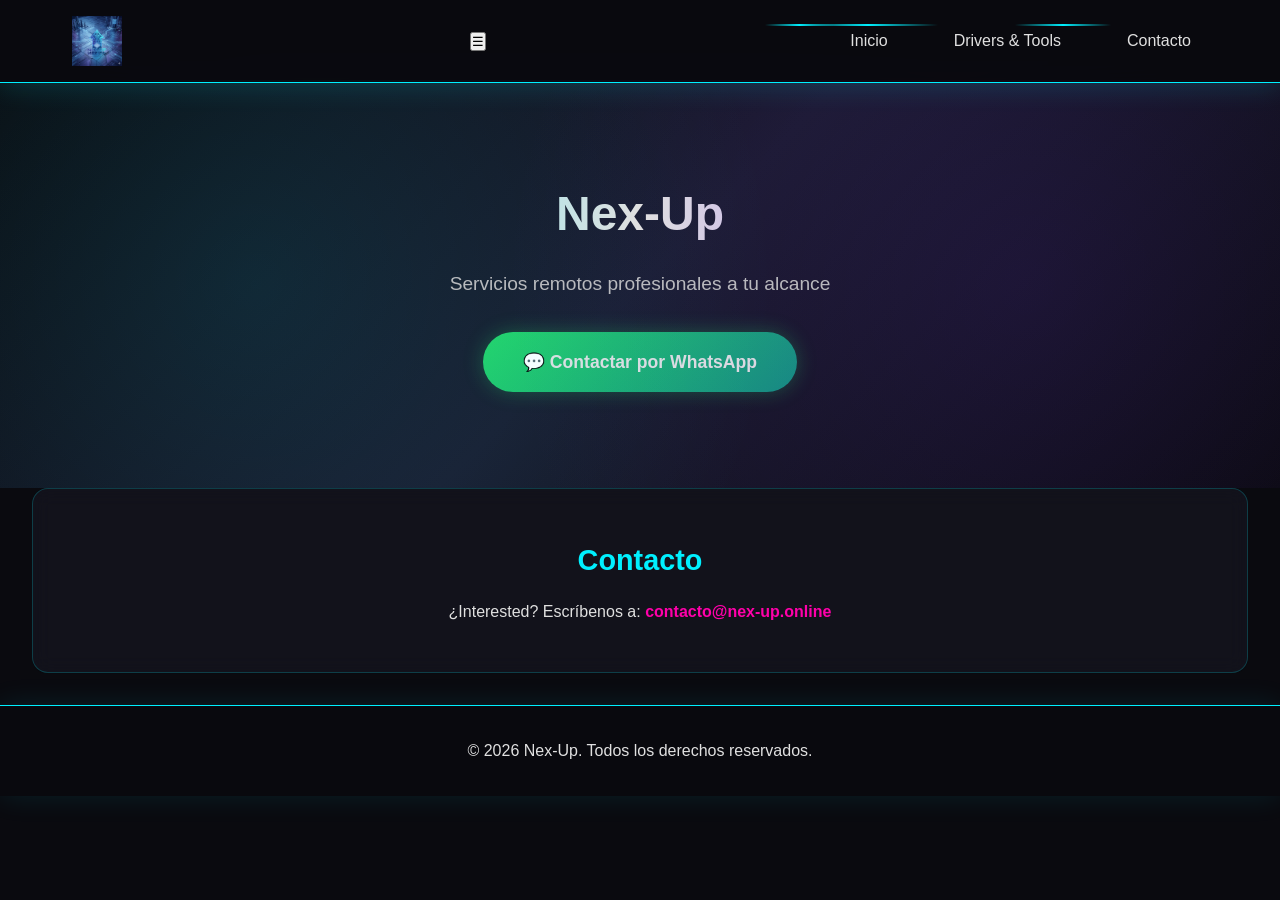
==== index.html @ 203850ec "Clean URL structure ready - folders with index.html" ====
<!DOCTYPE html>
<html lang="es">
<head>
    <meta charset="UTF-8">
    <meta name="viewport" content="width=device-width, initial-scale=1.0">
    <title>Nex-Up | Servicios Remotos</title>
    <meta name="description" content="Precios de servicios remotos profesionales">
    <link rel="stylesheet" href="styles.css">
</head>
<body>
    <header>
        <nav>
            <div class="logo"><img src="images/Gemini_Generated_Image_1478n51478n51478.png" alt="Nex-Up Logo" class="logo-img"></div>
            <button class="menu-toggle" onclick="toggleMenu()">☰</button>
            <ul class="nav-links">
                <li><a href="index.html">Inicio</a></li>
                <li><a href="drivers/index.html">Drivers & Tools</a></li>
                <li><a href="#contacto">Contacto</a></li>
            </ul>
        </nav>
    </header>

    <main>
        <section class="hero">
            <h1>Nex-Up</h1>
            <p>Servicios remotos profesionales a tu alcance</p>
            <a href="https://wa.me/50212345678" target="_blank" class="btn-whatsapp-hero">💬 Contactar por WhatsApp</a>
        </section>

        <!-- <section class="features">
            <div class="feature-card">
                <div class="feature-icon">🔓</div>
                <h3>Unlock & Bypass</h3>
                <p>Desbloqueo de iPhone, FRP, bypass iCloud</p>
            </div>
            <div class="feature-card">
                <div class="feature-icon">💻</div>
                <h3>Desarrollo Web</h3>
                <p>Sitios web, aplicaciones y soluciones digitales</p>
            </div>
            <div class="feature-card">
                <div class="feature-icon">🎨</div>
                <h3>Diseño Gráfico</h3>
                <p>Identidad visual, logos, branding</p>
            </div>
            <div class="feature-card">
                <div class="feature-icon">🔑</div>
                <h3>Licencias</h3>
                <p>Windows, Office, antivirus y más</p>
            </div>
        </section> -->

        <section id="contacto" class="contacto">
            <h2>Contacto</h2>
            <p>¿Interested? Escríbenos a: <strong>contacto@nex-up.online</strong></p>
        </section>
    </main>

    <footer>
        <p>&copy; 2026 Nex-Up. Todos los derechos reservados.</p>
    </footer>

    <script>
        function toggleMenu() {
            document.querySelector('.nav-links').classList.toggle('active');
        }
    </script>
</body>
</html>
---- styles.css ----
* {
    margin: 0;
    padding: 0;
    box-sizing: border-box;
}

:root {
    --primary: #00f0ff;
    --secondary: #7b2dff;
    --accent: #ff00aa;
    --dark: #0a0a0f;
    --light: #12121a;
    --white: #e0e0e0;
    --glow-primary: 0 0 20px rgba(0, 240, 255, 0.5);
    --glow-secondary: 0 0 20px rgba(123, 45, 255, 0.5);
    --glow-accent: 0 0 20px rgba(255, 0, 170, 0.5);
}

body {
    font-family: 'Segoe UI', 'Roboto', sans-serif;
    line-height: 1.6;
    color: var(--white);
    background: var(--dark);
    overflow-x: hidden;
}

@keyframes fadeIn {
    from { opacity: 0; transform: translateY(20px); }
    to { opacity: 1; transform: translateY(0); }
}

@keyframes glow {
    0%, 100% { box-shadow: 0 0 20px rgba(0, 240, 255, 0.3); }
    50% { box-shadow: 0 0 40px rgba(0, 240, 255, 0.8), 0 0 60px rgba(123, 45, 255, 0.4); }
}

@keyframes borderGlow {
    0%, 100% { border-color: var(--primary); }
    50% { border-color: var(--secondary); }
}

@keyframes scanline {
    0% { transform: translateY(-100%); }
    100% { transform: translateY(100%); }
}

@keyframes float {
    0%, 100% { transform: translateY(0); }
    50% { transform: translateY(-10px); }
}

@keyframes pulse {
    0%, 100% { opacity: 1; }
    50% { opacity: 0.5; }
}

header {
    background: rgba(10, 10, 15, 0.95);
    backdrop-filter: blur(20px);
    border-bottom: 1px solid var(--primary);
    box-shadow: 0 0 30px rgba(0, 240, 255, 0.2);
    position: fixed;
    width: 100%;
    top: 0;
    z-index: 100;
    animation: fadeIn 0.8s ease-out;
}

nav {
    max-width: 1200px;
    margin: 0 auto;
    padding: 1rem 2rem;
    display: flex;
    justify-content: space-between;
    align-items: center;
    position: relative;
}

.logo {
    display: flex;
    align-items: center;
}

.logo-img {
    height: 50px;
    width: auto;
}

.logo-text {
    font-size: 1.8rem;
    font-weight: bold;
    background: linear-gradient(90deg, var(--primary), var(--secondary), var(--accent));
    -webkit-background-clip: text;
    -webkit-text-fill-color: transparent;
    background-clip: text;
    text-shadow: 0 0 30px rgba(0, 240, 255, 0.5);
    animation: glow 3s infinite;
}

@media (max-width: 768px) {
    .logo-img {
        height: 40px;
    }
}

.nav-links {
    list-style: none;
    display: flex;
    gap: 2rem;
}

.nav-links a {
    text-decoration: none;
    color: var(--white);
    font-weight: 500;
    padding: 0.5rem 1rem;
    border: 1px solid transparent;
    border-radius: 4px;
    transition: all 0.3s ease;
    position: relative;
    overflow: hidden;
}

.nav-links a::before {
    content: '';
    position: absolute;
    top: 0;
    left: -100%;
    width: 100%;
    height: 2px;
    background: linear-gradient(90deg, transparent, var(--primary), transparent);
    transition: left 0.3s;
}

.nav-links a:hover::before {
    left: 100%;
}

.nav-links a:hover {
    color: var(--primary);
    border-color: var(--primary);
    box-shadow: var(--glow-primary);
    text-shadow: 0 0 10px var(--primary);
}

main {
    padding-top: 80px;
}

.hero {
    background: linear-gradient(135deg, var(--dark) 0%, #1a1a2e 50%, var(--dark) 100%);
    text-align: center;
    padding: 6rem 2rem;
    position: relative;
    overflow: hidden;
}

.hero::before {
    content: '';
    position: absolute;
    top: 0;
    left: 0;
    right: 0;
    bottom: 0;
    background: 
        radial-gradient(circle at 20% 50%, rgba(0, 240, 255, 0.1) 0%, transparent 50%),
        radial-gradient(circle at 80% 50%, rgba(123, 45, 255, 0.1) 0%, transparent 50%);
    pointer-events: none;
}

.hero::after {
    content: '';
    position: absolute;
    top: 0;
    left: 0;
    right: 0;
    height: 2px;
    background: linear-gradient(90deg, transparent, var(--primary), var(--secondary), var(--accent), transparent);
    animation: scanline 3s linear infinite;
}

.hero h1 {
    font-size: 3rem;
    margin-bottom: 1rem;
    background: linear-gradient(90deg, var(--primary), var(--white), var(--secondary));
    -webkit-background-clip: text;
    -webkit-text-fill-color: transparent;
    background-clip: text;
    animation: fadeIn 1s ease-out;
    position: relative;
}

.hero p {
    font-size: 1.2rem;
    opacity: 0.8;
    animation: fadeIn 1s ease-out 0.2s backwards;
}

.btn-primary {
    display: inline-block;
    background: transparent;
    color: var(--primary);
    padding: 1rem 2.5rem;
    text-decoration: none;
    font-weight: 600;
    border: 2px solid var(--primary);
    border-radius: 50px;
    margin-top: 2rem;
    transition: all 0.3s ease;
    animation: fadeIn 1s ease-out 0.4s backwards;
    position: relative;
    overflow: hidden;
}

.btn-primary::before {
    content: '';
    position: absolute;
    top: 0;
    left: -100%;
    width: 100%;
    height: 100%;
    background: linear-gradient(90deg, transparent, rgba(0, 240, 255, 0.3), transparent);
    transition: left 0.5s;
}

.btn-primary:hover::before {
    left: 100%;
}

.btn-primary:hover {
    background: var(--primary);
    color: var(--dark);
    box-shadow: var(--glow-primary), 0 0 40px rgba(0, 240, 255, 0.3);
    transform: scale(1.05);
}

.btn-whatsapp-hero {
    display: inline-block;
    background: linear-gradient(135deg, #25D366, #128C7E);
    color: var(--white);
    padding: 1rem 2.5rem;
    text-decoration: none;
    font-weight: 600;
    border-radius: 50px;
    margin-top: 2rem;
    transition: all 0.3s ease;
    animation: fadeIn 1s ease-out 0.4s backwards;
    box-shadow: 0 0 20px rgba(37, 211, 102, 0.3);
    font-size: 1.1rem;
}

.btn-whatsapp-hero:hover {
    transform: scale(1.05);
    box-shadow: 0 0 30px rgba(37, 211, 102, 0.5);
}

.features {
    max-width: 1200px;
    margin: 0 auto;
    padding: 4rem 2rem;
    display: grid;
    grid-template-columns: repeat(auto-fit, minmax(250px, 1fr));
    gap: 2rem;
}

.feature-card {
    background: rgba(20, 20, 30, 0.8);
    backdrop-filter: blur(10px);
    padding: 2rem;
    border-radius: 16px;
    text-align: center;
    border: 1px solid rgba(0, 240, 255, 0.2);
    transition: all 0.4s ease;
    animation: fadeIn 0.8s ease-out backwards;
    position: relative;
    overflow: hidden;
}

.feature-card::before {
    content: '';
    position: absolute;
    top: -50%;
    left: -50%;
    width: 200%;
    height: 200%;
    background: radial-gradient(circle, rgba(0, 240, 255, 0.1) 0%, transparent 70%);
    opacity: 0;
    transition: opacity 0.3s;
}

.feature-card:hover::before {
    opacity: 1;
}

.feature-card:hover {
    transform: translateY(-10px) scale(1.02);
    border-color: var(--primary);
    box-shadow: var(--glow-primary);
}

.feature-icon {
    font-size: 3rem;
    margin-bottom: 1rem;
    display: block;
    animation: float 3s ease-in-out infinite;
}

.feature-card:nth-child(2) .feature-icon { animation-delay: 0.2s; }
.feature-card:nth-child(3) .feature-icon { animation-delay: 0.4s; }
.feature-card:nth-child(4) .feature-icon { animation-delay: 0.6s; }

.feature-card h3 {
    color: var(--primary);
    margin-bottom: 0.5rem;
    font-size: 1.2rem;
}

.feature-card p {
    color: rgba(255, 255, 255, 0.7);
    font-size: 0.9rem;
}

.contacto {
    text-align: center;
    background: rgba(20, 20, 30, 0.8);
    backdrop-filter: blur(10px);
    border-radius: 16px;
    margin: 0 2rem 2rem;
    padding: 3rem 2rem;
    border: 1px solid rgba(0, 240, 255, 0.2);
}

.contacto h2 {
    color: var(--primary);
    margin-bottom: 1rem;
    font-size: 1.8rem;
}

.contacto strong {
    color: var(--accent);
}

footer {
    background: rgba(10, 10, 15, 0.95);
    backdrop-filter: blur(20px);
    color: var(--white);
    text-align: center;
    padding: 2rem;
    border-top: 1px solid var(--primary);
    box-shadow: 0 0 30px rgba(0, 240, 255, 0.1);
}

@media (max-width: 768px) {
    header {
        position: relative;
    }
    
    nav {
        flex-wrap: wrap;
    }
    
    .nav-links {
        display: none;
        position: fixed;
        top: 70px;
        left: 0;
        right: 0;
        background: rgba(10, 10, 15, 0.98);
        backdrop-filter: blur(20px);
        flex-direction: column;
        padding: 1rem;
        gap: 0.5rem;
        border-bottom: 1px solid var(--primary);
        z-index: 99;
    }
    
    .nav-links.active {
        display: flex;
    }
    
    .nav-links a {
        padding: 0.8rem 1rem;
        text-align: center;
        border: 1px solid transparent;
        border-radius: 4px;
    }
    
    .nav-links a:hover {
        border-color: var(--primary);
        background: rgba(0, 240, 255, 0.1);
    }
    
    .menu-toggle {
        display: block;
        background: rgba(0, 240, 255, 0.1);
        border: 1px solid var(--primary);
        color: var(--primary);
        padding: 0.6rem 1rem;
        border-radius: 4px;
        cursor: pointer;
        font-size: 1.2rem;
        line-height: 1;
    }
    
    .menu-toggle:active {
        background: var(--primary);
        color: var(--dark);
    }
    
    .hero {
        padding: 4rem 1rem;
    }
    
    .hero h1 {
        font-size: 1.8rem;
    }
    
    .hero p {
        font-size: 1rem;
    }
    
    .features {
        padding: 2rem 1rem;
        gap: 1rem;
    }
    
    .feature-card {
        padding: 1.5rem;
    }
    
    .feature-icon {
        font-size: 2.5rem;
    }
    
    .contacto {
        margin: 0 1rem 1rem;
        padding: 2rem 1rem;
    }
    
    .contacto h2 {
        font-size: 1.4rem;
    }
    
    .logo {
        font-size: 1.4rem;
    }
}
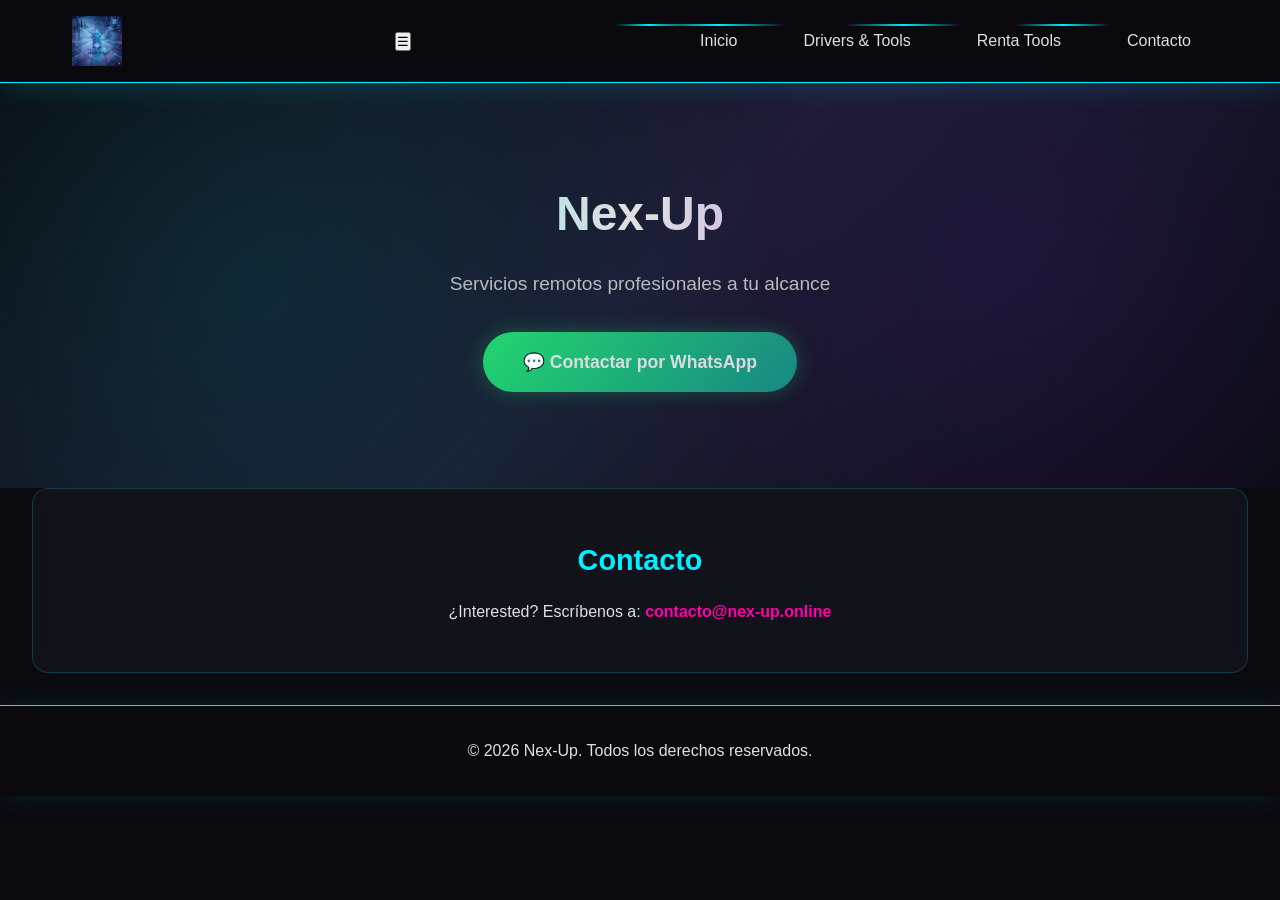
==== commit 518c0fde: "Add Renta Tools page with 16 tools and request form" ====
--- a/index.html
+++ b/index.html
@@ -14,7 +14,8 @@
             <button class="menu-toggle" onclick="toggleMenu()">☰</button>
             <ul class="nav-links">
                 <li><a href="index.html">Inicio</a></li>
-                <li><a href="drivers/index.html">Drivers & Tools</a></li>
+                <li><a href="drivers/">Drivers & Tools</a></li>
+                <li><a href="renta-tools/">Renta Tools</a></li>
                 <li><a href="#contacto">Contacto</a></li>
             </ul>
         </nav>
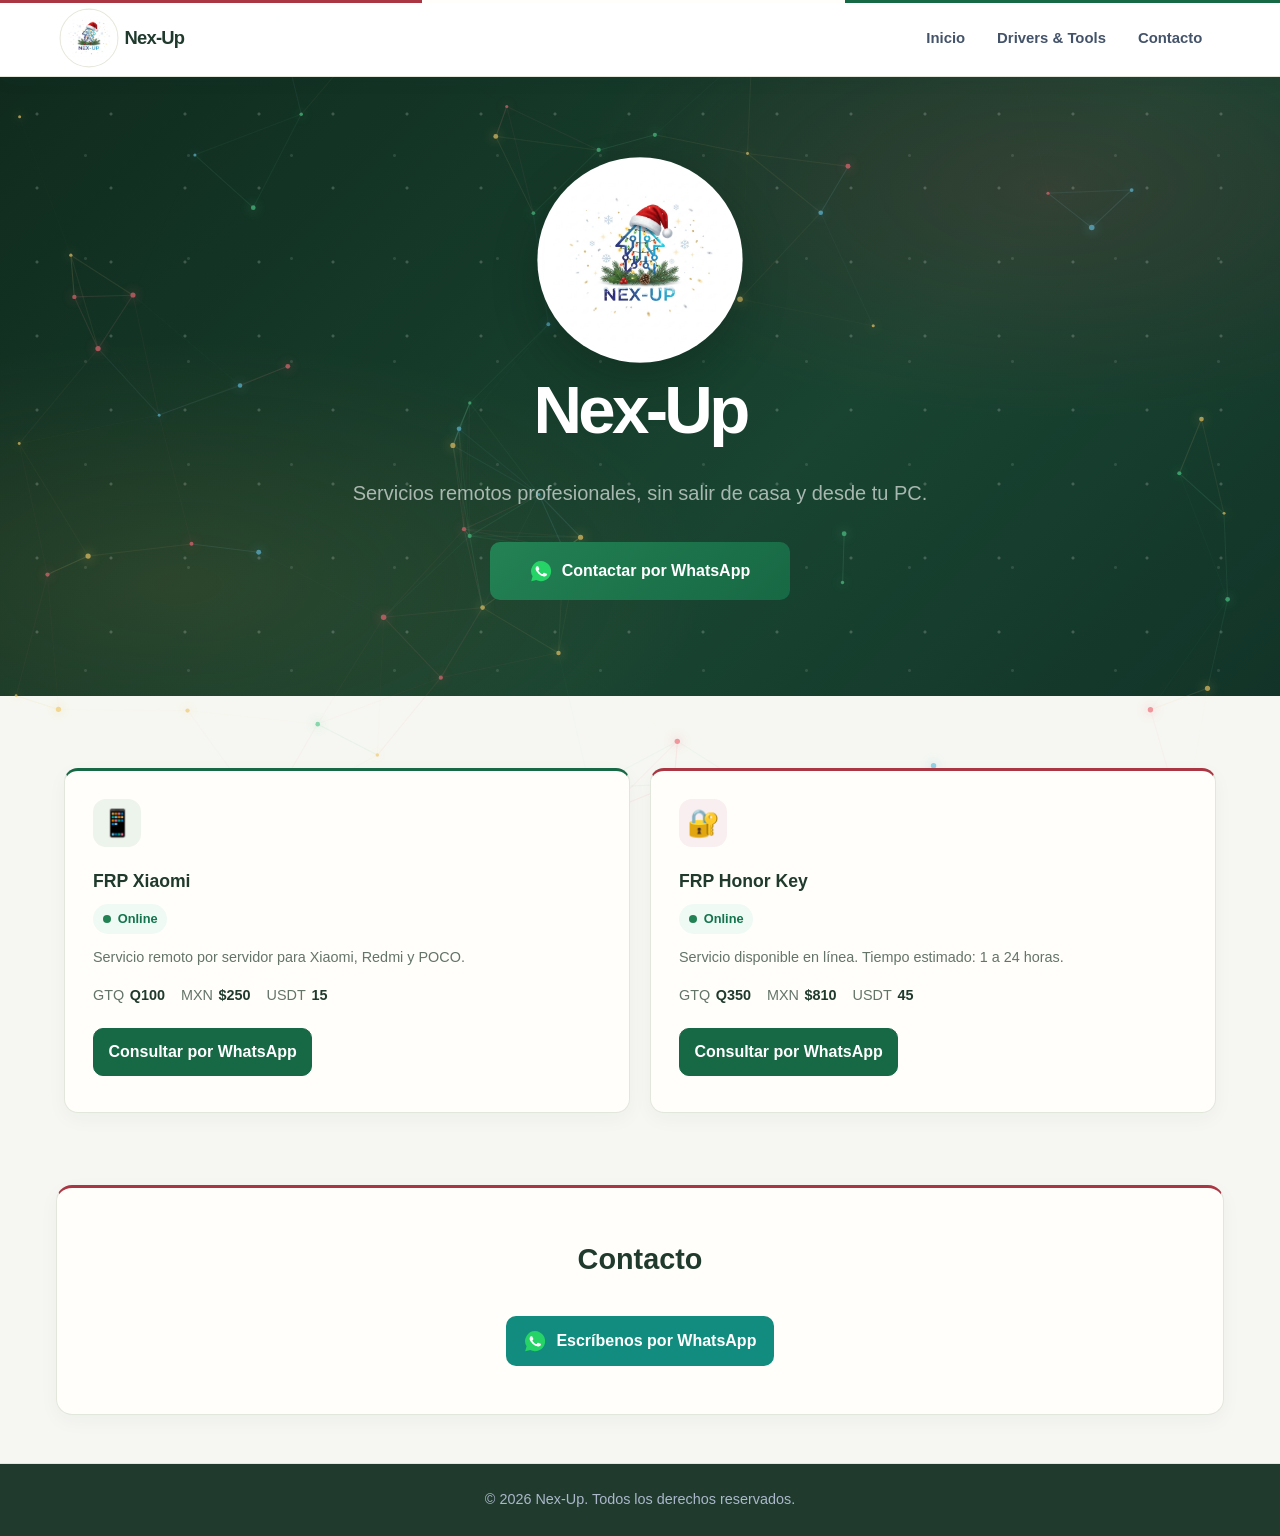
==== commit 0dc536a3: "V1" ====
--- a/index.html
+++ b/index.html
@@ -6,16 +6,22 @@
     <title>Nex-Up | Servicios Remotos</title>
     <meta name="description" content="Precios de servicios remotos profesionales">
     <link rel="stylesheet" href="styles.css">
+    <link rel="stylesheet" href="professional.css">
+    <link rel="stylesheet" href="holiday.css">
+    <script src="site-config.js"></script>
+    <script src="site-access.js"></script>
+    <script src="particles.js" defer></script>
 </head>
 <body>
     <header>
         <nav>
-            <div class="logo"><img src="images/Gemini_Generated_Image_1478n51478n51478.png" alt="Nex-Up Logo" class="logo-img"></div>
+            <a class="logo" href="index.html" aria-label="Nex-Up, inicio"><img src="images/logo-navidad.jpg" alt="Logo navideño de Nex-Up" class="logo-img"><span class="logo-text">Nex-Up</span></a>
             <button class="menu-toggle" onclick="toggleMenu()">☰</button>
             <ul class="nav-links">
                 <li><a href="index.html">Inicio</a></li>
+                <li><a href="servicios/" data-page-link="services">Servicios</a></li>
                 <li><a href="drivers/">Drivers & Tools</a></li>
-                <li><a href="renta-tools/">Renta Tools</a></li>
+                <li><a href="renta-tools/" data-page-link="rentalTools">Renta Tools</a></li>
                 <li><a href="#contacto">Contacto</a></li>
             </ul>
         </nav>
@@ -23,37 +29,66 @@
 
     <main>
         <section class="hero">
+            <img class="hero-logo" src="images/logo-navidad.jpg" alt="Logo navideño de Nex-Up">
             <h1>Nex-Up</h1>
-            <p>Servicios remotos profesionales a tu alcance</p>
-            <a href="https://wa.me/50212345678" target="_blank" class="btn-whatsapp-hero">💬 Contactar por WhatsApp</a>
+            <p>Servicios remotos profesionales, sin salir de casa y desde tu PC.</p>
+            <a href="https://wa.me/50239681465" target="_blank" rel="noopener noreferrer" class="btn-whatsapp-hero">
+                <svg class="whatsapp-icon" viewBox="0 0 32 32" aria-hidden="true" focusable="false">
+                    <path fill="#25D366" d="M16 1.5A14.4 14.4 0 0 0 3.7 23.4l-2 7.1 7.3-1.9A14.4 14.4 0 1 0 16 1.5Z"/>
+                    <path fill="#fff" d="M23.2 19.4c-.4-.2-2.3-1.1-2.7-1.2-.4-.1-.7-.2-.9.2-.3.4-1 1.2-1.3 1.5-.2.3-.5.3-.9.1-.4-.2-1.7-.6-3.1-1.9-1.2-1.1-2-2.3-2.2-2.7-.2-.4 0-.6.2-.8l.6-.7c.2-.2.3-.4.4-.7.1-.3 0-.5 0-.7-.1-.2-.9-2.2-1.3-3-.3-.8-.7-.7-.9-.7h-.8c-.3 0-.7.1-1 .5-.3.4-1.3 1.3-1.3 3.2s1.4 3.7 1.6 4c.2.3 2.8 4.3 6.8 6 .9.4 1.7.7 2.3.8 1 .3 1.8.3 2.5.2.8-.1 2.3-.9 2.7-1.8.3-.9.3-1.7.2-1.8-.1-.2-.4-.3-.8-.5Z"/>
+                </svg>
+                <span>Contactar por WhatsApp</span>
+            </a>
         </section>
 
-        <!-- <section class="features">
-            <div class="feature-card">
+        <section class="features">
+            <div class="feature-card" data-page-link="services">
                 <div class="feature-icon">🔓</div>
-                <h3>Unlock & Bypass</h3>
-                <p>Desbloqueo de iPhone, FRP, bypass iCloud</p>
+                <h3>Servicios especializados</h3>
+                <p>Consulta opciones de soporte técnico, software y servicios digitales.</p>
+                <a class="btn-primary" href="servicios/">Ver servicios</a>
             </div>
-            <div class="feature-card">
+            <div class="feature-card" data-page-link="rentalTools">
                 <div class="feature-icon">💻</div>
-                <h3>Desarrollo Web</h3>
-                <p>Sitios web, aplicaciones y soluciones digitales</p>
+                <h3>Renta de herramientas</h3>
+                <p>Revisa licencias disponibles, modalidades de renta y precios.</p>
+                <a class="btn-primary" href="renta-tools/">Ver herramientas</a>
             </div>
-            <div class="feature-card">
-                <div class="feature-icon">🎨</div>
-                <h3>Diseño Gráfico</h3>
-                <p>Identidad visual, logos, branding</p>
-            </div>
-            <div class="feature-card">
-                <div class="feature-icon">🔑</div>
-                <h3>Licencias</h3>
-                <p>Windows, Office, antivirus y más</p>
-            </div>
-        </section> -->
+            <article class="feature-card service-feature">
+                <div class="feature-icon">📱</div>
+                <h3>FRP Xiaomi</h3>
+                <span class="service-status"><span class="status-dot online" aria-hidden="true"></span>Online</span>
+                <p>Servicio remoto por servidor para Xiaomi, Redmi y POCO.</p>
+                <div class="service-prices" aria-label="Precios FRP Xiaomi">
+                    <p><span>GTQ</span><strong>Q100</strong></p>
+                    <p><span>MXN</span><strong>$250</strong></p>
+                    <p><span>USDT</span><strong>15</strong></p>
+                </div>
+                <a class="btn-primary" href="https://wa.me/50239681465?text=Hola%2C%20quiero%20consultar%20FRP%20Xiaomi" target="_blank" rel="noopener noreferrer">Consultar por WhatsApp</a>
+            </article>
+            <article class="feature-card service-feature">
+                <div class="feature-icon">🔐</div>
+                <h3>FRP Honor Key</h3>
+                <span class="service-status"><span class="status-dot online" aria-hidden="true"></span>Online</span>
+                <p>Servicio disponible en línea. Tiempo estimado: 1 a 24 horas.</p>
+                <div class="service-prices" aria-label="Precios FRP Honor Key">
+                    <p><span>GTQ</span><strong>Q350</strong></p>
+                    <p><span>MXN</span><strong>$810</strong></p>
+                    <p><span>USDT</span><strong>45</strong></p>
+                </div>
+                <a class="btn-primary" href="https://wa.me/50239681465?text=Hola%2C%20quiero%20consultar%20FRP%20Honor%20Key" target="_blank" rel="noopener noreferrer">Consultar por WhatsApp</a>
+            </article>
+        </section>
 
         <section id="contacto" class="contacto">
             <h2>Contacto</h2>
-            <p>¿Interested? Escríbenos a: <strong>contacto@nex-up.online</strong></p>
+            <a class="contact-whatsapp" href="https://wa.me/50239681465" target="_blank" rel="noopener noreferrer">
+                <svg class="whatsapp-icon" viewBox="0 0 32 32" aria-hidden="true" focusable="false">
+                    <path fill="#25D366" d="M16 1.5A14.4 14.4 0 0 0 3.7 23.4l-2 7.1 7.3-1.9A14.4 14.4 0 1 0 16 1.5Z"/>
+                    <path fill="#fff" d="M23.2 19.4c-.4-.2-2.3-1.1-2.7-1.2-.4-.1-.7-.2-.9.2-.3.4-1 1.2-1.3 1.5-.2.3-.5.3-.9.1-.4-.2-1.7-.6-3.1-1.9-1.2-1.1-2-2.3-2.2-2.7-.2-.4 0-.6.2-.8l.6-.7c.2-.2.3-.4.4-.7.1-.3 0-.5 0-.7-.1-.2-.9-2.2-1.3-3-.3-.8-.7-.7-.9-.7h-.8c-.3 0-.7.1-1 .5-.3.4-1.3 1.3-1.3 3.2s1.4 3.7 1.6 4c.2.3 2.8 4.3 6.8 6 .9.4 1.7.7 2.3.8 1 .3 1.8.3 2.5.2.8-.1 2.3-.9 2.7-1.8.3-.9.3-1.7.2-1.8-.1-.2-.4-.3-.8-.5Z"/>
+                </svg>
+                <span>Escríbenos por WhatsApp</span>
+            </a>
         </section>
     </main>
 
--- a/professional.css
+++ b/professional.css
@@ -0,0 +1,929 @@
+:root {
+    --primary: #087f8c;
+    --secondary: #1565a5;
+    --accent: #d59238;
+    --dark: #17283e;
+    --light: #f3f6fa;
+    --white: #f8fafc;
+    --glow-primary: 0 8px 24px rgba(8, 127, 140, 0.14);
+    --glow-secondary: 0 8px 24px rgba(21, 101, 165, 0.14);
+    --glow-accent: 0 8px 24px rgba(213, 146, 56, 0.14);
+    --page: #f4f7fb;
+    --surface: #ffffff;
+    --text: #192b42;
+    --muted: #64748b;
+    --line: #e2e8f0;
+    --shadow: 0 16px 40px rgba(23, 40, 62, 0.08);
+}
+
+* {
+    box-sizing: border-box;
+}
+
+html {
+    scroll-behavior: smooth;
+    scroll-padding-top: 88px;
+}
+
+body {
+    color: var(--text);
+    background: var(--page);
+    font-family: Inter, "Segoe UI", Arial, sans-serif;
+    line-height: 1.65;
+    overflow-x: hidden;
+}
+
+header {
+    position: sticky;
+    top: 0;
+    width: 100%;
+    background: rgba(255, 255, 255, 0.96);
+    border-bottom: 1px solid var(--line);
+    box-shadow: 0 4px 18px rgba(23, 40, 62, 0.05);
+    backdrop-filter: blur(16px);
+    animation: none;
+}
+
+nav {
+    max-width: 1200px;
+    min-height: 76px;
+    padding: 0.75rem 1.5rem;
+}
+
+.logo {
+    gap: 0.65rem;
+    color: var(--dark);
+    font-size: 1.35rem;
+    font-weight: 750;
+    letter-spacing: -0.04em;
+    text-decoration: none;
+}
+
+.logo-img {
+    height: 40px;
+    max-width: 170px;
+    object-fit: contain;
+}
+
+.logo-text {
+    color: var(--dark);
+    background: none;
+    -webkit-text-fill-color: currentColor;
+    text-shadow: none;
+    animation: none;
+}
+
+.nav-links {
+    gap: 0.3rem;
+}
+
+.nav-links a {
+    padding: 0.55rem 0.85rem;
+    border: 0;
+    border-radius: 8px;
+    color: #43536a;
+    font-size: 0.93rem;
+    font-weight: 600;
+    transition: color 0.2s ease, background 0.2s ease;
+}
+
+.nav-links a::before {
+    display: none;
+}
+
+.nav-links a:hover,
+.nav-links a.active {
+    color: var(--primary);
+    background: #eaf5f6;
+    border: 0;
+    box-shadow: none;
+    text-shadow: none;
+}
+
+.menu-toggle {
+    display: none;
+    align-items: center;
+    justify-content: center;
+    width: 42px;
+    height: 42px;
+    border: 1px solid var(--line);
+    border-radius: 10px;
+    color: var(--dark);
+    background: var(--surface);
+    cursor: pointer;
+    font-size: 1.25rem;
+}
+
+main {
+    padding-top: 0;
+}
+
+.hero {
+    min-height: 430px;
+    display: flex;
+    flex-direction: column;
+    align-items: center;
+    justify-content: center;
+    padding: 6rem 1.5rem;
+    color: var(--white);
+    background:
+        radial-gradient(ellipse at 75% 20%, rgba(35, 136, 158, 0.28), transparent 35%),
+        linear-gradient(135deg, #14273e, #1d3854 62%, #183e50);
+}
+
+.hero::before {
+    background:
+        linear-gradient(rgba(255, 255, 255, 0.025) 1px, transparent 1px),
+        linear-gradient(90deg, rgba(255, 255, 255, 0.025) 1px, transparent 1px);
+    background-size: 48px 48px;
+    opacity: 0.55;
+}
+
+.hero::after {
+    display: none;
+}
+
+.hero h1 {
+    position: relative;
+    margin-bottom: 0.7rem;
+    color: #fff;
+    background: none;
+    -webkit-text-fill-color: currentColor;
+    font-size: clamp(2.5rem, 6vw, 4.2rem);
+    font-weight: 760;
+    letter-spacing: -0.055em;
+    animation: none;
+}
+
+.hero p {
+    position: relative;
+    max-width: 600px;
+    color: rgba(255, 255, 255, 0.78);
+    font-size: clamp(1.05rem, 2vw, 1.25rem);
+    animation: none;
+}
+
+.btn-primary,
+.btn-whatsapp-hero,
+.btn-whatsapp {
+    border-radius: 10px;
+    box-shadow: none;
+    transition: transform 0.2s ease, background 0.2s ease, box-shadow 0.2s ease;
+}
+
+.btn-primary {
+    color: #fff;
+    background: var(--primary);
+    border: 1px solid var(--primary);
+}
+
+.btn-primary::before {
+    display: none;
+}
+
+.btn-primary:hover,
+.btn-whatsapp-hero:hover,
+.btn-whatsapp:hover {
+    transform: translateY(-2px);
+    box-shadow: 0 10px 24px rgba(8, 127, 140, 0.2);
+}
+
+.btn-whatsapp-hero,
+.btn-whatsapp {
+    color: #fff;
+    background: #12836f;
+    font-size: 1rem;
+}
+
+.btn-whatsapp-hero {
+    display: inline-flex;
+    align-items: center;
+    justify-content: center;
+    gap: 0.6rem;
+}
+
+.features {
+    max-width: 1200px;
+    padding: 4.5rem 1.5rem;
+    gap: 1.25rem;
+}
+
+.feature-card {
+    padding: 1.75rem;
+    border: 1px solid var(--line);
+    border-radius: 14px;
+    color: var(--text);
+    background: var(--surface);
+    box-shadow: 0 6px 20px rgba(23, 40, 62, 0.04);
+    animation: none;
+    text-align: left;
+}
+
+.feature-card::before,
+.feature-icon {
+    animation: none;
+}
+
+.feature-card::before {
+    display: none;
+}
+
+.feature-card:hover {
+    transform: translateY(-4px);
+    border-color: #b7dadd;
+    box-shadow: var(--shadow);
+}
+
+.feature-icon {
+    width: 48px;
+    height: 48px;
+    display: grid;
+    place-items: center;
+    margin-bottom: 1.25rem;
+    border-radius: 13px;
+    color: var(--primary);
+    background: #eaf5f6;
+    font-size: 1.65rem;
+}
+
+.feature-card h3 {
+    margin-bottom: 0.5rem;
+    color: var(--dark);
+    font-size: 1.1rem;
+}
+
+.feature-card p {
+    color: var(--muted);
+}
+
+.service-status {
+    display: flex;
+    width: max-content;
+    align-items: center;
+    gap: 0.45rem;
+    margin-bottom: 0.75rem;
+    padding: 0.25rem 0.6rem;
+    border-radius: 999px;
+    color: #14744e;
+    background: #effaf5;
+    font-size: 0.8rem;
+    font-weight: 700;
+}
+
+.service-status .status-dot {
+    width: 8px;
+    height: 8px;
+    border-radius: 50%;
+}
+
+.service-prices {
+    display: flex;
+    flex-wrap: wrap;
+    gap: 0.55rem 1rem;
+    margin: 0.9rem 0 1.1rem;
+}
+
+.service-prices p {
+    display: flex;
+    gap: 0.35rem;
+    margin: 0;
+    font-size: 0.9rem;
+}
+
+.service-prices span {
+    color: var(--muted);
+}
+
+.service-prices strong {
+    color: var(--dark);
+}
+
+.service-feature > .btn-primary {
+    display: inline-block;
+    margin-top: 0.2rem;
+    padding: 0.6rem 0.9rem;
+    text-decoration: none;
+}
+
+.contacto {
+    max-width: 1168px;
+    margin: 0 auto 3rem;
+    padding: 3rem 1.5rem;
+    border: 1px solid var(--line);
+    border-radius: 16px;
+    color: var(--text);
+    background: var(--surface);
+    box-shadow: 0 6px 20px rgba(23, 40, 62, 0.04);
+}
+
+.contacto h2 {
+    color: var(--dark);
+    font-size: 1.8rem;
+}
+
+.contacto p {
+    color: var(--muted);
+}
+
+.contacto strong {
+    color: var(--primary);
+}
+
+.contact-whatsapp {
+    display: inline-flex;
+    align-items: center;
+    justify-content: center;
+    gap: 0.65rem;
+    margin-top: 1rem;
+    padding: 0.75rem 1.1rem;
+    border-radius: 10px;
+    color: #fff;
+    background: #128c7e;
+    font-weight: 650;
+    text-decoration: none;
+    transition: transform 0.2s ease, background 0.2s ease, box-shadow 0.2s ease;
+}
+
+.contact-whatsapp:hover {
+    transform: translateY(-2px);
+    background: #0e766b;
+    box-shadow: 0 10px 24px rgba(18, 140, 126, 0.2);
+}
+
+.whatsapp-icon {
+    width: 1.4rem;
+    height: 1.4rem;
+    flex: 0 0 auto;
+}
+
+footer {
+    padding: 1.5rem;
+    border-top: 1px solid var(--line);
+    color: #aab8ca;
+    background: var(--dark);
+    box-shadow: none;
+    font-size: 0.9rem;
+}
+
+.main-servicios,
+.main-drivers,
+.main-renta,
+.frp-page {
+    min-height: calc(100vh - 140px);
+    padding-top: 0;
+    background: var(--page);
+}
+
+.servicios-page,
+.renta-page {
+    max-width: 1200px;
+    padding: 3.25rem 1.5rem 4rem;
+}
+
+.servicios-page h1,
+.drivers-header h1,
+.renta-header h1,
+.frp-header h1 {
+    margin-bottom: 0.45rem;
+    color: var(--dark);
+    text-shadow: none;
+    font-size: clamp(2rem, 4vw, 2.7rem);
+    font-weight: 740;
+    letter-spacing: -0.04em;
+    animation: none;
+}
+
+.servicios-page > h1 {
+    text-align: left;
+}
+
+.search-container {
+    max-width: 680px;
+    margin: 1.25rem 0 2rem;
+    animation: none;
+}
+
+.search-container input {
+    padding: 0.9rem 1.1rem;
+    border: 1px solid var(--line);
+    border-radius: 10px;
+    outline: none;
+    color: var(--text);
+    background: var(--surface);
+    box-shadow: 0 4px 16px rgba(23, 40, 62, 0.04);
+}
+
+.search-container input:focus,
+.form-group input:focus {
+    border-color: var(--primary);
+    box-shadow: 0 0 0 3px rgba(8, 127, 140, 0.12);
+}
+
+.search-container input::placeholder {
+    color: #94a3b8;
+}
+
+.servicios-grid {
+    grid-template-columns: repeat(auto-fit, minmax(250px, 1fr));
+    gap: 1rem;
+}
+
+.servicio-card {
+    min-height: 138px;
+    padding: 1.35rem;
+    border: 1px solid var(--line);
+    border-radius: 13px;
+    color: var(--text);
+    background: var(--surface);
+    box-shadow: 0 5px 16px rgba(23, 40, 62, 0.035);
+    animation: none;
+}
+
+.servicio-card:hover {
+    transform: translateY(-3px);
+    border-color: #b7dadd;
+    box-shadow: var(--shadow);
+}
+
+.servicio-card h3 {
+    color: var(--dark);
+    font-size: 1.02rem;
+}
+
+.servicio-card p {
+    color: var(--muted);
+    line-height: 1.55;
+}
+
+.drivers-header,
+.renta-header,
+.frp-header {
+    padding: 3.5rem 1.5rem;
+    border-bottom: 1px solid var(--line);
+    color: var(--text);
+    background:
+        radial-gradient(ellipse at 80% 10%, rgba(8, 127, 140, 0.08), transparent 38%),
+        var(--surface);
+    animation: none;
+}
+
+.drivers-header::before,
+.renta-header::before,
+.frp-header::before {
+    display: none;
+}
+
+.drivers-header p,
+.renta-header p,
+.frp-header p {
+    color: var(--muted);
+    opacity: 1;
+    animation: none;
+}
+
+.drivers-content {
+    max-width: 1050px;
+    padding: 2rem 1.5rem 4rem;
+}
+
+.drivers-section,
+.frp-section {
+    padding: 1.5rem;
+    border: 1px solid var(--line);
+    border-radius: 14px;
+    background: var(--surface);
+    box-shadow: 0 5px 18px rgba(23, 40, 62, 0.035);
+    animation: none;
+}
+
+.drivers-section:hover,
+.frp-section:hover {
+    border-color: #d5e0e9;
+    box-shadow: 0 8px 24px rgba(23, 40, 62, 0.06);
+}
+
+.drivers-section h2,
+.frp-section h2 {
+    color: var(--dark);
+    border-color: var(--line);
+}
+
+.frp-list li {
+    color: var(--muted);
+}
+
+.frp-list li::before {
+    color: var(--primary);
+}
+
+.tool-item {
+    gap: 1rem;
+    padding: 1rem;
+    border: 1px solid var(--line);
+    border-radius: 11px;
+    background: #fbfcfe;
+    animation: none;
+}
+
+.tool-item:hover {
+    transform: none;
+    border-color: #b7dadd;
+    box-shadow: none;
+}
+
+.tool-info h3 {
+    color: var(--dark);
+}
+
+.tool-info p {
+    color: var(--muted);
+}
+
+.tool-detail {
+    color: var(--primary);
+}
+
+.download-btn,
+.tool-link {
+    padding: 0.65rem 1.05rem;
+    border: 1px solid var(--primary);
+    border-radius: 9px;
+    color: #fff;
+    background: var(--primary);
+    box-shadow: none;
+    transition: background 0.2s ease, transform 0.2s ease;
+}
+
+.download-btn:hover,
+.tool-link:hover {
+    transform: translateY(-1px);
+    background: #066b75;
+    box-shadow: none;
+}
+
+.nav-links .active {
+    color: var(--primary);
+    border: 0;
+    box-shadow: none;
+}
+
+.renta-page .section-title {
+    margin: 2.3rem 0 1.1rem;
+    padding-bottom: 0.7rem;
+    border-color: var(--line);
+    color: var(--dark);
+    font-size: 1.35rem;
+    font-weight: 700;
+}
+
+.live-stream-container {
+    margin-bottom: 2rem !important;
+    border: 1px solid #d5e0e9;
+    box-shadow: var(--shadow) !important;
+}
+
+.licencias-grid {
+    grid-template-columns: repeat(auto-fill, minmax(190px, 1fr));
+    gap: 0.9rem;
+}
+
+.licencia-card {
+    min-height: 88px;
+    display: grid;
+    place-items: center;
+    padding: 1.25rem;
+    border: 1px solid var(--line);
+    border-radius: 12px;
+    background: var(--surface);
+    box-shadow: 0 5px 16px rgba(23, 40, 62, 0.035);
+}
+
+.licencia-card:hover {
+    transform: translateY(-3px);
+    border-color: #b7dadd;
+    box-shadow: var(--shadow);
+}
+
+.licencia-card.server,
+.licencia-card.server:hover {
+    border-color: #d9d4eb;
+}
+
+.licencia-card h3 {
+    color: var(--dark);
+}
+
+.modal {
+    background: rgba(16, 31, 49, 0.55);
+    backdrop-filter: blur(5px);
+}
+
+.modal-content {
+    padding: 2rem;
+    border: 1px solid var(--line);
+    border-radius: 16px;
+    color: var(--text);
+    background: var(--surface);
+    box-shadow: 0 24px 70px rgba(17, 34, 54, 0.22);
+    animation: none;
+}
+
+.modal-content h2 {
+    color: var(--dark);
+    text-shadow: none;
+}
+
+.modal-content h3 {
+    color: var(--dark);
+}
+
+.modal-desc,
+.modal-list li,
+.precios-div span {
+    color: var(--muted);
+}
+
+.modal-list li::before {
+    color: var(--primary);
+}
+
+.precio-item,
+.precios-frp .precio-card {
+    border: 1px solid var(--line);
+    border-radius: 10px;
+    background: #f8fafc;
+}
+
+.precio-tipo,
+.precios-frp .moneda {
+    color: var(--muted);
+}
+
+.precioValor,
+.precios-frp .monto {
+    color: var(--primary);
+    text-shadow: none;
+}
+
+.precios-div strong {
+    color: var(--dark);
+}
+
+.modal-tiempo {
+    color: var(--primary);
+}
+
+.modal-nota {
+    border: 1px solid #f1dfbf;
+    color: #835918;
+    background: #fff9ee;
+}
+
+.close {
+    color: #64748b;
+}
+
+.close:hover {
+    color: var(--dark);
+}
+
+.form-group label {
+    color: var(--text);
+}
+
+.form-group input {
+    border: 1px solid var(--line);
+    border-radius: 9px;
+    color: var(--text);
+    background: var(--surface);
+}
+
+.status-indicator {
+    padding: 0.55rem 1rem;
+    border: 1px solid #bbebd9;
+    border-radius: 9px;
+    color: #14744e;
+    background: #effaf5;
+    animation: none;
+}
+
+.status-dot {
+    width: 10px;
+    height: 10px;
+}
+
+.status-dot.online {
+    background: #20a36b;
+    box-shadow: none;
+    animation: none;
+}
+
+.status-text {
+    color: #14744e;
+}
+
+.back-btn {
+    padding: 0.55rem 0.9rem;
+    border: 1px solid var(--line);
+    border-radius: 9px;
+    color: var(--text);
+    background: #fff;
+}
+
+.back-btn:hover {
+    color: var(--primary);
+    background: #eaf5f6;
+    box-shadow: none;
+}
+
+.frp-content {
+    max-width: 900px;
+    padding: 2rem 1.5rem 4rem;
+}
+
+.tools-section {
+    background: var(--surface);
+}
+
+.tool-card,
+.step,
+.modelo-item {
+    border: 1px solid var(--line);
+    border-radius: 11px;
+    color: var(--text);
+    background: #fbfcfe;
+}
+
+.tool-card:hover,
+.modelo-item:hover {
+    transform: none;
+    border-color: #b7dadd;
+    box-shadow: none;
+    background: #f6fbfb;
+}
+
+.tool-card h3,
+.modelo-item {
+    color: var(--dark);
+}
+
+.tool-card p,
+.step p {
+    color: var(--muted);
+}
+
+.tool-card strong {
+    color: var(--primary);
+}
+
+.step {
+    animation: none;
+}
+
+.step:hover {
+    transform: none;
+    border-color: #d5e0e9;
+}
+
+.step-title {
+    color: var(--dark);
+}
+
+.image-container img {
+    border: 1px solid var(--line);
+}
+
+.image-placeholder {
+    color: var(--muted);
+    background: #f8fafc;
+    border-color: var(--line);
+}
+
+.precios-frp .precio-card:hover {
+    transform: translateY(-2px);
+    border-color: #b7dadd;
+    box-shadow: none;
+}
+
+a:focus-visible,
+button:focus-visible,
+input:focus-visible,
+.servicio-card:focus-visible,
+.licencia-card:focus-visible {
+    outline: 3px solid rgba(8, 127, 140, 0.35);
+    outline-offset: 3px;
+}
+
+@media (max-width: 768px) {
+    html {
+        scroll-padding-top: 72px;
+    }
+
+    nav {
+        min-height: 68px;
+        padding: 0.65rem 1rem;
+    }
+
+    .logo-img {
+        height: 40px;
+    }
+
+    .menu-toggle {
+        display: inline-flex;
+    }
+
+    .nav-links {
+        position: absolute;
+        top: 100%;
+        left: 0;
+        right: 0;
+        display: none;
+        padding: 0.65rem 1rem 1rem;
+        gap: 0.25rem;
+        border-bottom: 1px solid var(--line);
+        background: #fff;
+        box-shadow: 0 12px 20px rgba(23, 40, 62, 0.08);
+    }
+
+    .nav-links.active {
+        display: flex;
+    }
+
+    .nav-links a {
+        width: 100%;
+        padding: 0.7rem 0.8rem;
+        text-align: left;
+    }
+
+    .hero {
+        min-height: 390px;
+        padding: 5rem 1.25rem;
+    }
+
+    .features {
+        padding: 3rem 1rem;
+    }
+
+    .contacto {
+        margin: 0 1rem 2rem;
+        padding: 2rem 1.25rem;
+    }
+
+    .servicios-page,
+    .renta-page {
+        padding: 2.5rem 1rem 3rem;
+    }
+
+    .servicios-grid {
+        grid-template-columns: repeat(auto-fit, minmax(225px, 1fr));
+    }
+
+    .drivers-header,
+    .renta-header,
+    .frp-header {
+        padding: 2.75rem 1rem;
+    }
+
+    .drivers-content,
+    .frp-content {
+        padding: 1.25rem 1rem 3rem;
+    }
+
+    .licencias-grid {
+        grid-template-columns: repeat(auto-fill, minmax(145px, 1fr));
+    }
+}
+
+@media (max-width: 480px) {
+    .servicios-grid {
+        grid-template-columns: 1fr;
+    }
+
+    .tool-item {
+        align-items: stretch;
+    }
+
+    .download-btn {
+        width: 100%;
+        text-align: center;
+    }
+
+    .modal-content {
+        padding: 1.5rem;
+    }
+
+    .precios-frp {
+        gap: 0.75rem;
+    }
+}
+
+@media (prefers-reduced-motion: reduce) {
+    *,
+    *::before,
+    *::after {
+        scroll-behavior: auto !important;
+        animation-duration: 0.01ms !important;
+        animation-iteration-count: 1 !important;
+        transition-duration: 0.01ms !important;
+    }
+}
--- a/holiday.css
+++ b/holiday.css
@@ -0,0 +1,309 @@
+:root {
+    --primary: #176844;
+    --secondary: #a93642;
+    --accent: #c99a45;
+    --dark: #203a2e;
+    --light: #f5f7f0;
+    --white: #fffefa;
+    --glow-primary: 0 8px 24px rgba(23, 104, 68, 0.14);
+    --glow-secondary: 0 8px 24px rgba(169, 54, 66, 0.12);
+    --glow-accent: 0 8px 24px rgba(201, 154, 69, 0.14);
+    --page: #f6f7f2;
+    --surface: #fffefa;
+    --text: #26382e;
+    --muted: #647469;
+    --line: #e2e7dc;
+    --shadow: 0 16px 40px rgba(32, 58, 46, 0.09);
+}
+
+body {
+    background:
+        radial-gradient(circle at 6% 14%, rgba(201, 154, 69, 0.06), transparent 16rem),
+        var(--page);
+}
+
+.particle-network {
+    position: fixed;
+    z-index: 2;
+    inset: 0;
+    display: block;
+    opacity: 0.68;
+    pointer-events: none;
+}
+
+main,
+footer {
+    position: relative;
+    z-index: 1;
+}
+
+main {
+    z-index: auto;
+}
+
+.main-servicios,
+.main-drivers,
+.main-renta,
+.frp-page {
+    background:
+        radial-gradient(circle, rgba(23, 104, 68, 0.08) 1px, transparent 1.5px) 0 0 / 40px 40px,
+        var(--page);
+}
+
+header {
+    border-bottom-color: var(--line);
+}
+
+header::before {
+    position: absolute;
+    top: 0;
+    left: 0;
+    width: 100%;
+    height: 3px;
+    background: linear-gradient(90deg, var(--secondary) 0 33%, var(--white) 33% 66%, var(--primary) 66%);
+    content: "";
+}
+
+nav {
+    min-height: 76px;
+    padding-top: 0.55rem;
+    padding-bottom: 0.55rem;
+}
+
+.logo {
+    display: flex;
+    width: auto;
+    height: auto;
+    flex: 0 0 auto;
+    align-items: center;
+    justify-content: center;
+    max-width: none;
+    overflow: visible;
+    border: 0;
+    border-radius: 0;
+    background: transparent;
+    box-shadow: none;
+}
+
+.logo-text {
+    color: var(--dark);
+    font-size: 1.15rem;
+    font-weight: 750;
+    letter-spacing: -0.04em;
+}
+
+.logo-img {
+    width: 50px;
+    height: 50px;
+    flex: 0 0 50px;
+    border: 1px solid #e8e8dd;
+    border-radius: 50%;
+    max-width: none;
+    background: #fff;
+    object-fit: cover;
+    box-shadow: none;
+    transform: scale(1.18);
+}
+
+.nav-links a:hover,
+.nav-links a.active {
+    background: #edf4eb;
+}
+
+.hero {
+    z-index: auto;
+    background:
+        radial-gradient(ellipse at 82% 18%, rgba(169, 54, 66, 0.18), transparent 32%),
+        radial-gradient(ellipse at 14% 82%, rgba(201, 154, 69, 0.12), transparent 34%),
+        linear-gradient(135deg, #102b1e, #194431 62%, #123428);
+}
+
+.hero::before {
+    background:
+        radial-gradient(circle, rgba(255, 255, 255, 0.55) 1px, transparent 2px) 0 0 / 74px 74px,
+        radial-gradient(circle, rgba(255, 255, 255, 0.32) 1px, transparent 2px) 34px 27px / 103px 103px;
+    opacity: 0.35;
+    z-index: 0;
+}
+
+.hero > * {
+    position: relative;
+    z-index: 3;
+}
+
+.hero-logo {
+    width: 174px;
+    height: 174px;
+    margin-bottom: 0.5rem;
+    border: 4px solid rgba(255, 255, 255, 0.82);
+    border-radius: 50%;
+    background: #fff;
+    opacity: 1;
+    object-fit: cover;
+    box-shadow: 0 16px 38px rgba(8, 24, 16, 0.25);
+    transform: scale(1.18);
+}
+
+.features,
+.contacto,
+footer {
+    z-index: 3;
+}
+
+.features,
+.contacto {
+    position: relative;
+}
+
+.btn-primary {
+    border-color: var(--primary);
+    background: var(--primary);
+}
+
+.btn-primary:hover,
+.btn-whatsapp-hero:hover,
+.btn-whatsapp:hover {
+    box-shadow: 0 10px 24px rgba(23, 104, 68, 0.22);
+}
+
+.btn-whatsapp-hero,
+.btn-whatsapp {
+    background: linear-gradient(135deg, #238254, #176844);
+}
+
+.feature-card {
+    border-top: 3px solid var(--primary);
+}
+
+.feature-card:nth-child(2) {
+    border-top-color: var(--secondary);
+}
+
+.feature-card:nth-child(3) {
+    border-top-color: var(--accent);
+}
+
+.feature-icon {
+    color: var(--primary);
+    background: #edf4eb;
+}
+
+.feature-card:nth-child(2) .feature-icon {
+    color: var(--secondary);
+    background: #f9eff0;
+}
+
+.feature-card:nth-child(3) .feature-icon {
+    color: #8a6525;
+    background: #fbf5e8;
+}
+
+.contacto {
+    border-top: 3px solid var(--secondary);
+}
+
+.drivers-header,
+.renta-header,
+.frp-header {
+    background:
+        radial-gradient(ellipse at 86% 12%, rgba(169, 54, 66, 0.08), transparent 36%),
+        radial-gradient(ellipse at 12% 100%, rgba(201, 154, 69, 0.08), transparent 32%),
+        var(--surface);
+}
+
+.drivers-header::after,
+.renta-header::after,
+.frp-header::after {
+    position: absolute;
+    top: 1.25rem;
+    right: max(1.25rem, calc((100% - 1120px) / 2));
+    color: #b48b3b;
+    content: "\2744  \2726  \2744";
+    font-size: 1.15rem;
+    letter-spacing: 0.3rem;
+    pointer-events: none;
+}
+
+.servicio-card:hover,
+.licencia-card:hover {
+    border-color: #c8d9c9;
+}
+
+.licencia-card.server,
+.licencia-card.server:hover {
+    border-color: #ead1d3;
+}
+
+.status-indicator {
+    border-color: #cde5d3;
+    color: #176844;
+    background: #eff7ee;
+}
+
+.status-dot.online {
+    background: #238254;
+}
+
+.status-text {
+    color: #176844;
+}
+
+.modal-nota {
+    border-color: #ead1d3;
+    color: #87363f;
+    background: #fbf1f1;
+}
+
+.search-container input:focus,
+.form-group input:focus {
+    border-color: var(--primary);
+    box-shadow: 0 0 0 3px rgba(23, 104, 68, 0.12);
+}
+
+.back-btn:hover {
+    color: var(--primary);
+    background: #edf4eb;
+}
+
+.tool-link,
+.download-btn {
+    border-color: var(--primary);
+    background: var(--primary);
+}
+
+.tool-link:hover,
+.download-btn:hover {
+    background: #115436;
+}
+
+@media (max-width: 768px) {
+    nav {
+        min-height: 72px;
+        padding-top: 0.5rem;
+        padding-bottom: 0.5rem;
+    }
+
+    .logo-text {
+        font-size: 1.05rem;
+    }
+
+    .logo-img {
+        width: 46px;
+        height: 46px;
+        flex-basis: 46px;
+    }
+
+    .hero-logo {
+        width: 138px;
+        height: 138px;
+    }
+
+    .drivers-header::after,
+    .renta-header::after,
+    .frp-header::after {
+        top: 0.75rem;
+        right: 0.75rem;
+        font-size: 0.9rem;
+    }
+}
+
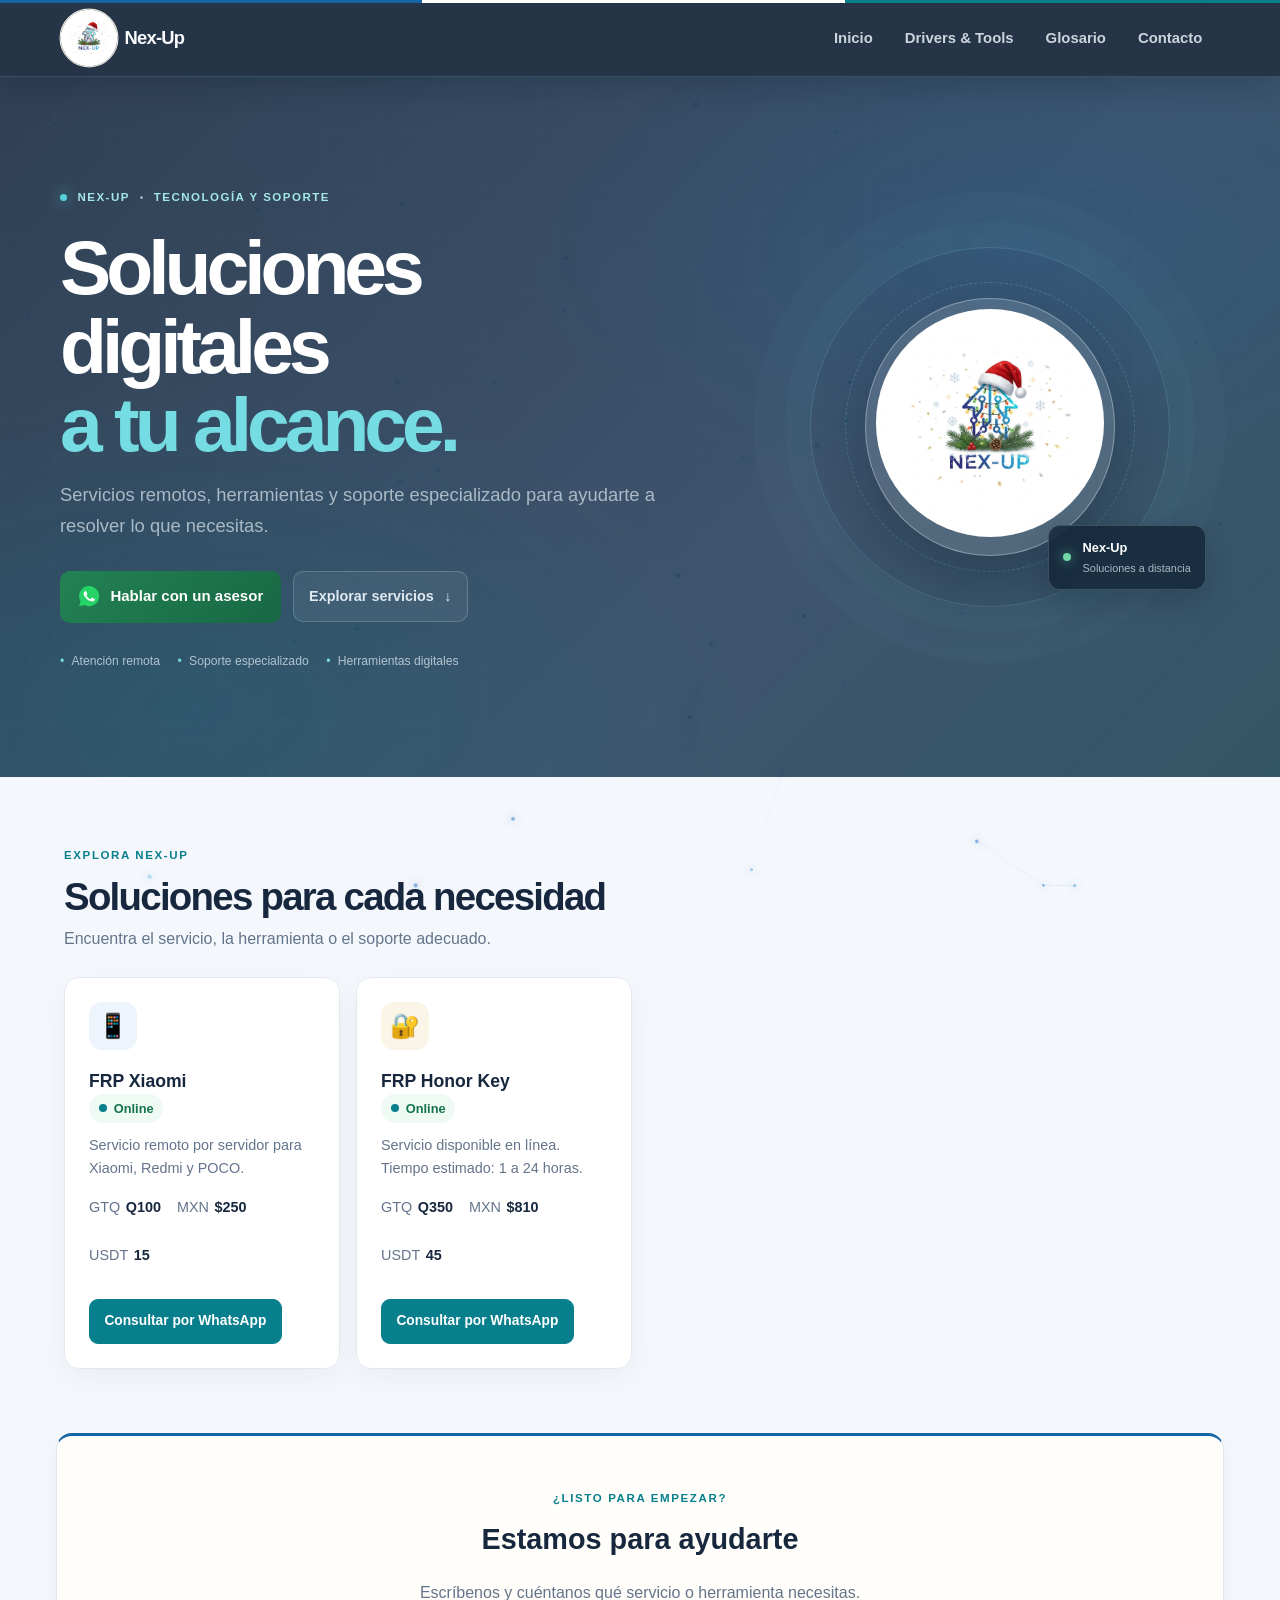
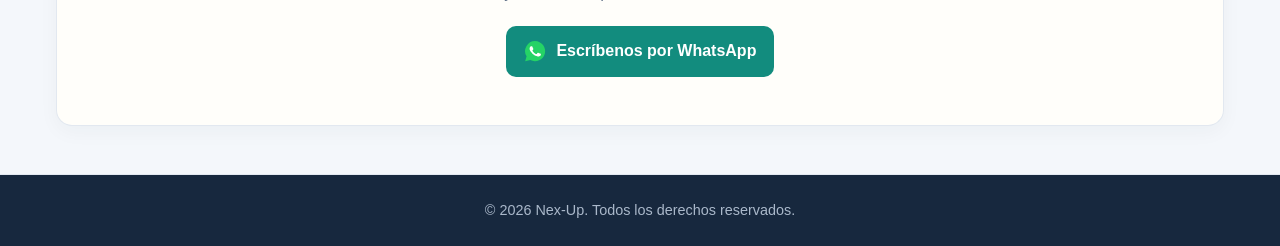
==== commit 117c68e9: "VV2" ====
--- a/index.html
+++ b/index.html
@@ -8,6 +8,7 @@
     <link rel="stylesheet" href="styles.css">
     <link rel="stylesheet" href="professional.css">
     <link rel="stylesheet" href="holiday.css">
+    <link rel="stylesheet" href="home-premium.css">
     <script src="site-config.js"></script>
     <script src="site-access.js"></script>
     <script src="particles.js" defer></script>
@@ -15,33 +16,66 @@
 <body>
     <header>
         <nav>
-            <a class="logo" href="index.html" aria-label="Nex-Up, inicio"><img src="images/logo-navidad.jpg" alt="Logo navideño de Nex-Up" class="logo-img"><span class="logo-text">Nex-Up</span></a>
+            <a class="logo" href="index.html" aria-label="Nex-Up, inicio"><img src="images/logo-navidad.jpg" alt="Logo de Nex-Up" class="logo-img"><span class="logo-text">Nex-Up</span></a>
             <button class="menu-toggle" onclick="toggleMenu()">☰</button>
             <ul class="nav-links">
                 <li><a href="index.html">Inicio</a></li>
                 <li><a href="servicios/" data-page-link="services">Servicios</a></li>
                 <li><a href="drivers/">Drivers & Tools</a></li>
                 <li><a href="renta-tools/" data-page-link="rentalTools">Renta Tools</a></li>
+                <li><a href="glosario/">Glosario</a></li>
                 <li><a href="#contacto">Contacto</a></li>
             </ul>
         </nav>
     </header>
 
-    <main>
-        <section class="hero">
-            <img class="hero-logo" src="images/logo-navidad.jpg" alt="Logo navideño de Nex-Up">
-            <h1>Nex-Up</h1>
-            <p>Servicios remotos profesionales, sin salir de casa y desde tu PC.</p>
-            <a href="https://wa.me/50239681465" target="_blank" rel="noopener noreferrer" class="btn-whatsapp-hero">
-                <svg class="whatsapp-icon" viewBox="0 0 32 32" aria-hidden="true" focusable="false">
-                    <path fill="#25D366" d="M16 1.5A14.4 14.4 0 0 0 3.7 23.4l-2 7.1 7.3-1.9A14.4 14.4 0 1 0 16 1.5Z"/>
-                    <path fill="#fff" d="M23.2 19.4c-.4-.2-2.3-1.1-2.7-1.2-.4-.1-.7-.2-.9.2-.3.4-1 1.2-1.3 1.5-.2.3-.5.3-.9.1-.4-.2-1.7-.6-3.1-1.9-1.2-1.1-2-2.3-2.2-2.7-.2-.4 0-.6.2-.8l.6-.7c.2-.2.3-.4.4-.7.1-.3 0-.5 0-.7-.1-.2-.9-2.2-1.3-3-.3-.8-.7-.7-.9-.7h-.8c-.3 0-.7.1-1 .5-.3.4-1.3 1.3-1.3 3.2s1.4 3.7 1.6 4c.2.3 2.8 4.3 6.8 6 .9.4 1.7.7 2.3.8 1 .3 1.8.3 2.5.2.8-.1 2.3-.9 2.7-1.8.3-.9.3-1.7.2-1.8-.1-.2-.4-.3-.8-.5Z"/>
-                </svg>
-                <span>Contactar por WhatsApp</span>
-            </a>
+    <main class="home-main">
+        <section class="hero home-hero" aria-labelledby="home-title">
+            <div class="home-hero-inner">
+                <div class="home-hero-copy">
+                    <span class="home-eyebrow"><span aria-hidden="true"></span> NEX-UP <i></i> TECNOLOGÍA Y SOPORTE</span>
+                    <h1 id="home-title">Soluciones digitales <span>a tu alcance.</span></h1>
+                    <p>Servicios remotos, herramientas y soporte especializado para ayudarte a resolver lo que necesitas.</p>
+                    <div class="home-actions">
+                        <a href="https://wa.me/50239681465" target="_blank" rel="noopener noreferrer" class="btn-whatsapp-hero">
+                            <svg class="whatsapp-icon" viewBox="0 0 32 32" aria-hidden="true" focusable="false">
+                                <path fill="#25D366" d="M16 1.5A14.4 14.4 0 0 0 3.7 23.4l-2 7.1 7.3-1.9A14.4 14.4 0 1 0 16 1.5Z"/>
+                                <path fill="#fff" d="M23.2 19.4c-.4-.2-2.3-1.1-2.7-1.2-.4-.1-.7-.2-.9.2-.3.4-1 1.2-1.3 1.5-.2.3-.5.3-.9.1-.4-.2-1.7-.6-3.1-1.9-1.2-1.1-2-2.3-2.2-2.7-.2-.4 0-.6.2-.8l.6-.7c.2-.2.3-.4.4-.7.1-.3 0-.5 0-.7-.1-.2-.9-2.2-1.3-3-.3-.8-.7-.7-.9-.7h-.8c-.3 0-.7.1-1 .5-.3.4-1.3 1.3-1.3 3.2s1.4 3.7 1.6 4c.2.3 2.8 4.3 6.8 6 .9.4 1.7.7 2.3.8 1 .3 1.8.3 2.5.2.8-.1 2.3-.9 2.7-1.8.3-.9.3-1.7.2-1.8-.1-.2-.4-.3-.8-.5Z"/>
+                            </svg>
+                            <span>Hablar con un asesor</span>
+                        </a>
+                        <a class="home-secondary-action" href="#servicios-home">Explorar servicios <span aria-hidden="true">↓</span></a>
+                    </div>
+                    <div class="home-highlights" aria-label="Lo que encontrarás en Nex-Up">
+                        <span>Atención remota</span>
+                        <span>Soporte especializado</span>
+                        <span>Herramientas digitales</span>
+                    </div>
+                </div>
+
+                <div class="home-hero-visual">
+                    <div class="hero-orbit hero-orbit-outer" aria-hidden="true"></div>
+                    <div class="hero-orbit hero-orbit-inner" aria-hidden="true"></div>
+                    <div class="home-logo-frame">
+                        <img class="hero-logo" src="images/logo-navidad.jpg" alt="Logo de Nex-Up">
+                    </div>
+                    <div class="home-visual-caption">
+                        <span class="caption-indicator" aria-hidden="true"></span>
+                        <div>
+                            <strong>Nex-Up</strong>
+                            <span>Soluciones a distancia</span>
+                        </div>
+                    </div>
+                </div>
+            </div>
         </section>
 
-        <section class="features">
+        <section class="features home-features" id="servicios-home" aria-labelledby="home-features-title">
+            <div class="home-section-heading">
+                <span>EXPLORA NEX-UP</span>
+                <h2 id="home-features-title">Soluciones para cada necesidad</h2>
+                <p>Encuentra el servicio, la herramienta o el soporte adecuado.</p>
+            </div>
             <div class="feature-card" data-page-link="services">
                 <div class="feature-icon">🔓</div>
                 <h3>Servicios especializados</h3>
@@ -80,8 +114,10 @@
             </article>
         </section>
 
-        <section id="contacto" class="contacto">
-            <h2>Contacto</h2>
+        <section id="contacto" class="contacto home-contact">
+            <span>¿LISTO PARA EMPEZAR?</span>
+            <h2>Estamos para ayudarte</h2>
+            <p>Escríbenos y cuéntanos qué servicio o herramienta necesitas.</p>
             <a class="contact-whatsapp" href="https://wa.me/50239681465" target="_blank" rel="noopener noreferrer">
                 <svg class="whatsapp-icon" viewBox="0 0 32 32" aria-hidden="true" focusable="false">
                     <path fill="#25D366" d="M16 1.5A14.4 14.4 0 0 0 3.7 23.4l-2 7.1 7.3-1.9A14.4 14.4 0 1 0 16 1.5Z"/>
--- a/professional.css
+++ b/professional.css
@@ -276,6 +276,23 @@
     border-radius: 50%;
 }
 
+.service-status .status-dot.online {
+    animation: online-pulse 1.6s ease-in-out infinite;
+}
+
+@keyframes online-pulse {
+    0%,
+    100% {
+        box-shadow: 0 0 0 0 rgba(35, 130, 84, 0.4);
+        transform: scale(1);
+    }
+
+    50% {
+        box-shadow: 0 0 0 5px rgba(35, 130, 84, 0);
+        transform: scale(1.15);
+    }
+}
+
 .service-prices {
     display: flex;
     flex-wrap: wrap;
--- a/holiday.css
+++ b/holiday.css
@@ -1,19 +1,19 @@
 :root {
-    --primary: #176844;
-    --secondary: #a93642;
+    --primary: #087f8c;
+    --secondary: #1565a5;
     --accent: #c99a45;
-    --dark: #203a2e;
-    --light: #f5f7f0;
+    --dark: #17283e;
+    --light: #f3f6fa;
     --white: #fffefa;
-    --glow-primary: 0 8px 24px rgba(23, 104, 68, 0.14);
-    --glow-secondary: 0 8px 24px rgba(169, 54, 66, 0.12);
+    --glow-primary: 0 8px 24px rgba(8, 127, 140, 0.14);
+    --glow-secondary: 0 8px 24px rgba(21, 101, 165, 0.14);
     --glow-accent: 0 8px 24px rgba(201, 154, 69, 0.14);
-    --page: #f6f7f2;
+    --page: #f4f7fb;
     --surface: #fffefa;
-    --text: #26382e;
-    --muted: #647469;
-    --line: #e2e7dc;
-    --shadow: 0 16px 40px rgba(32, 58, 46, 0.09);
+    --text: #192b42;
+    --muted: #64748b;
+    --line: #e2e8f0;
+    --shadow: 0 16px 40px rgba(23, 40, 62, 0.08);
 }
 
 body {
@@ -24,10 +24,10 @@
 
 .particle-network {
     position: fixed;
-    z-index: 2;
+    z-index: 0;
     inset: 0;
     display: block;
-    opacity: 0.68;
+    opacity: 0.72;
     pointer-events: none;
 }
 
@@ -38,20 +38,33 @@
 }
 
 main {
-    z-index: auto;
+    z-index: 1;
 }
 
 .main-servicios,
 .main-drivers,
 .main-renta,
-.frp-page {
-    background:
-        radial-gradient(circle, rgba(23, 104, 68, 0.08) 1px, transparent 1.5px) 0 0 / 40px 40px,
-        var(--page);
+.frp-page,
+.main-glosario {
+    background: transparent;
+}
+
+.main-glosario {
+    background: linear-gradient(135deg, rgba(20, 39, 62, 0.88), rgba(29, 56, 84, 0.86));
 }
 
 header {
     border-bottom-color: var(--line);
+    border-bottom-color: rgba(143, 226, 231, 0.16);
+    background: rgba(15, 32, 51, 0.9);
+    box-shadow: 0 10px 28px rgba(5, 18, 35, 0.18);
+}
+
+.logo-text {
+    color: #f8fafc;
+    font-size: 1.15rem;
+    font-weight: 750;
+    letter-spacing: -0.04em;
 }
 
 header::before {
@@ -85,11 +98,20 @@
     box-shadow: none;
 }
 
-.logo-text {
-    color: var(--dark);
-    font-size: 1.15rem;
-    font-weight: 750;
-    letter-spacing: -0.04em;
+.nav-links a {
+    color: rgba(240, 248, 255, 0.82);
+}
+
+.nav-links a:hover,
+.nav-links a.active {
+    color: #8fe2e7;
+    background: rgba(105, 214, 223, 0.12);
+}
+
+.menu-toggle {
+    border-color: rgba(143, 226, 231, 0.28);
+    color: #e7f2f7;
+    background: rgba(255, 255, 255, 0.08);
 }
 
 .logo-img {
@@ -107,15 +129,15 @@
 
 .nav-links a:hover,
 .nav-links a.active {
-    background: #edf4eb;
+    background: #eaf5f6;
 }
 
 .hero {
     z-index: auto;
     background:
-        radial-gradient(ellipse at 82% 18%, rgba(169, 54, 66, 0.18), transparent 32%),
+        radial-gradient(ellipse at 82% 18%, rgba(21, 101, 165, 0.18), transparent 32%),
         radial-gradient(ellipse at 14% 82%, rgba(201, 154, 69, 0.12), transparent 34%),
-        linear-gradient(135deg, #102b1e, #194431 62%, #123428);
+        linear-gradient(135deg, rgba(20, 39, 62, 0.9), rgba(29, 56, 84, 0.87) 62%, rgba(24, 62, 80, 0.89));
 }
 
 .hero::before {
@@ -140,7 +162,7 @@
     background: #fff;
     opacity: 1;
     object-fit: cover;
-    box-shadow: 0 16px 38px rgba(8, 24, 16, 0.25);
+    box-shadow: 0 16px 38px rgba(8, 24, 38, 0.25);
     transform: scale(1.18);
 }
 
@@ -160,10 +182,13 @@
     background: var(--primary);
 }
 
-.btn-primary:hover,
+.btn-primary:hover {
+    box-shadow: 0 10px 24px rgba(8, 127, 140, 0.22);
+}
+
 .btn-whatsapp-hero:hover,
 .btn-whatsapp:hover {
-    box-shadow: 0 10px 24px rgba(23, 104, 68, 0.22);
+    box-shadow: 0 10px 24px rgba(37, 211, 102, 0.22);
 }
 
 .btn-whatsapp-hero,
@@ -185,12 +210,12 @@
 
 .feature-icon {
     color: var(--primary);
-    background: #edf4eb;
+    background: #eaf5f6;
 }
 
 .feature-card:nth-child(2) .feature-icon {
     color: var(--secondary);
-    background: #f9eff0;
+    background: #edf4fb;
 }
 
 .feature-card:nth-child(3) .feature-icon {
@@ -206,7 +231,7 @@
 .renta-header,
 .frp-header {
     background:
-        radial-gradient(ellipse at 86% 12%, rgba(169, 54, 66, 0.08), transparent 36%),
+        radial-gradient(ellipse at 86% 12%, rgba(21, 101, 165, 0.08), transparent 36%),
         radial-gradient(ellipse at 12% 100%, rgba(201, 154, 69, 0.08), transparent 32%),
         var(--surface);
 }
@@ -226,43 +251,43 @@
 
 .servicio-card:hover,
 .licencia-card:hover {
-    border-color: #c8d9c9;
+    border-color: #b7dadd;
 }
 
 .licencia-card.server,
 .licencia-card.server:hover {
-    border-color: #ead1d3;
+    border-color: #c9dff0;
 }
 
 .status-indicator {
-    border-color: #cde5d3;
-    color: #176844;
-    background: #eff7ee;
+    border-color: #b7dadd;
+    color: #087f8c;
+    background: #eaf5f6;
 }
 
 .status-dot.online {
-    background: #238254;
+    background: #087f8c;
 }
 
 .status-text {
-    color: #176844;
+    color: #087f8c;
 }
 
 .modal-nota {
-    border-color: #ead1d3;
-    color: #87363f;
-    background: #fbf1f1;
+    border-color: #b7dadd;
+    color: #175278;
+    background: #eff8fb;
 }
 
 .search-container input:focus,
 .form-group input:focus {
     border-color: var(--primary);
-    box-shadow: 0 0 0 3px rgba(23, 104, 68, 0.12);
+    box-shadow: 0 0 0 3px rgba(8, 127, 140, 0.12);
 }
 
 .back-btn:hover {
     color: var(--primary);
-    background: #edf4eb;
+    background: #eaf5f6;
 }
 
 .tool-link,
@@ -273,7 +298,7 @@
 
 .tool-link:hover,
 .download-btn:hover {
-    background: #115436;
+    background: #066b75;
 }
 
 @media (max-width: 768px) {
@@ -296,6 +321,22 @@
     .hero-logo {
         width: 138px;
         height: 138px;
+    }
+
+    .nav-links {
+        border-bottom-color: rgba(143, 226, 231, 0.2);
+        background: rgba(15, 32, 51, 0.98);
+        box-shadow: 0 16px 32px rgba(5, 18, 35, 0.24);
+    }
+
+    .nav-links a {
+        color: rgba(240, 248, 255, 0.88);
+    }
+
+    .nav-links a:hover,
+    .nav-links a.active {
+        color: #8fe2e7;
+        background: rgba(105, 214, 223, 0.12);
     }
 
     .drivers-header::after,
--- a/home-premium.css
+++ b/home-premium.css
@@ -0,0 +1,435 @@
+.home-main {
+    padding-top: 0;
+    position: relative;
+    z-index: 1;
+}
+
+.home-hero {
+    min-height: min(700px, calc(100vh - 76px));
+    display: flex;
+    align-items: center;
+    padding: clamp(4rem, 8vw, 7rem) 1.5rem;
+    text-align: left;
+    background:
+        radial-gradient(ellipse at 79% 24%, rgba(21, 101, 165, 0.2), transparent 34%),
+        radial-gradient(ellipse at 14% 90%, rgba(8, 127, 140, 0.2), transparent 36%),
+        linear-gradient(135deg, rgba(20, 39, 62, 0.88), rgba(29, 56, 84, 0.85) 62%, rgba(24, 62, 80, 0.87));
+}
+
+.home-hero::before {
+    background:
+        linear-gradient(rgba(255, 255, 255, 0.025) 1px, transparent 1px),
+        linear-gradient(90deg, rgba(255, 255, 255, 0.025) 1px, transparent 1px);
+    background-size: 54px 54px;
+    opacity: 0.45;
+}
+
+.home-hero-inner {
+    display: grid;
+    width: 100%;
+    max-width: 1160px;
+    grid-template-columns: minmax(0, 1.15fr) minmax(300px, 0.85fr);
+    align-items: center;
+    gap: clamp(2rem, 6vw, 5rem);
+    margin: 0 auto;
+}
+
+.home-hero-copy {
+    max-width: 680px;
+}
+
+.home-eyebrow {
+    display: inline-flex;
+    align-items: center;
+    gap: 0.65rem;
+    color: #a4e7eb;
+    font-size: 0.72rem;
+    font-weight: 750;
+    letter-spacing: 0.13em;
+}
+
+.home-eyebrow > span {
+    width: 7px;
+    height: 7px;
+    border-radius: 50%;
+    background: #54d1d8;
+    box-shadow: 0 0 14px rgba(84, 209, 216, 0.7);
+}
+
+.home-eyebrow i {
+    width: 3px;
+    height: 3px;
+    border-radius: 50%;
+    background: rgba(255, 255, 255, 0.55);
+}
+
+.home-hero h1 {
+    margin: 1.2rem 0 1rem;
+    color: #fff;
+    font-size: clamp(2.8rem, 6vw, 5rem);
+    font-weight: 760;
+    letter-spacing: -0.065em;
+    line-height: 1.02;
+    text-shadow: none;
+}
+
+.home-hero h1 span {
+    display: block;
+    color: #75dce3;
+}
+
+.home-hero p {
+    max-width: 600px;
+    color: rgba(240, 248, 255, 0.78);
+    font-size: clamp(1rem, 2vw, 1.15rem);
+    line-height: 1.7;
+}
+
+.home-actions {
+    display: flex;
+    flex-wrap: wrap;
+    align-items: center;
+    gap: 0.75rem;
+    margin-top: 1.8rem;
+}
+
+.home-hero .btn-whatsapp-hero {
+    gap: 0.65rem;
+    margin: 0;
+    padding: 0.85rem 1.1rem;
+    border-radius: 10px;
+    font-size: 0.94rem;
+    animation: none;
+}
+
+.home-secondary-action {
+    display: inline-flex;
+    align-items: center;
+    gap: 0.65rem;
+    padding: 0.8rem 0.95rem;
+    border: 1px solid rgba(255, 255, 255, 0.18);
+    border-radius: 10px;
+    color: rgba(240, 248, 255, 0.9);
+    background: rgba(255, 255, 255, 0.06);
+    font-size: 0.9rem;
+    font-weight: 650;
+    text-decoration: none;
+    transition: background 0.2s ease, border-color 0.2s ease, transform 0.2s ease;
+}
+
+.home-secondary-action:hover {
+    transform: translateY(-2px);
+    border-color: rgba(117, 220, 227, 0.6);
+    background: rgba(117, 220, 227, 0.12);
+}
+
+.home-highlights {
+    display: flex;
+    flex-wrap: wrap;
+    gap: 0.55rem 1.1rem;
+    margin-top: 1.8rem;
+}
+
+.home-highlights span {
+    color: rgba(240, 248, 255, 0.67);
+    font-size: 0.76rem;
+}
+
+.home-highlights span::before {
+    content: "•";
+    margin-right: 0.45rem;
+    color: #75dce3;
+}
+
+.home-hero-visual {
+    position: relative;
+    display: grid;
+    min-height: 370px;
+    place-items: center;
+}
+
+.hero-orbit {
+    position: absolute;
+    border: 1px solid rgba(143, 226, 231, 0.18);
+    border-radius: 50%;
+    pointer-events: none;
+}
+
+.hero-orbit-outer {
+    width: min(360px, 90%);
+    aspect-ratio: 1;
+    box-shadow: 0 0 0 25px rgba(143, 226, 231, 0.025), 0 0 0 56px rgba(143, 226, 231, 0.02);
+}
+
+.hero-orbit-inner {
+    width: min(290px, 75%);
+    aspect-ratio: 1;
+    border-style: dashed;
+    border-color: rgba(143, 226, 231, 0.25);
+}
+
+.home-logo-frame {
+    position: relative;
+    z-index: 1;
+    width: clamp(190px, 23vw, 250px);
+    aspect-ratio: 1;
+    padding: 10px;
+    border: 1px solid rgba(255, 255, 255, 0.32);
+    border-radius: 50%;
+    background: rgba(255, 255, 255, 0.12);
+    box-shadow: 0 25px 70px rgba(4, 17, 34, 0.3);
+    backdrop-filter: blur(12px);
+}
+
+.home-hero .hero-logo {
+    width: 100%;
+    height: 100%;
+    margin: 0;
+    border: 4px solid rgba(255, 255, 255, 0.9);
+    border-radius: 50%;
+    object-fit: cover;
+    transform: none;
+    box-shadow: none;
+}
+
+.home-visual-caption {
+    position: absolute;
+    z-index: 2;
+    right: 3%;
+    bottom: 6%;
+    display: flex;
+    align-items: center;
+    gap: 0.7rem;
+    padding: 0.7rem 0.9rem;
+    border: 1px solid rgba(255, 255, 255, 0.17);
+    border-radius: 12px;
+    color: #fff;
+    background: rgba(15, 32, 51, 0.72);
+    box-shadow: 0 12px 30px rgba(4, 17, 34, 0.2);
+    backdrop-filter: blur(12px);
+}
+
+.caption-indicator {
+    width: 8px;
+    height: 8px;
+    border-radius: 50%;
+    background: #72d6a7;
+    box-shadow: 0 0 12px rgba(114, 214, 167, 0.65);
+}
+
+.home-visual-caption div {
+    display: grid;
+    gap: 0.1rem;
+}
+
+.home-visual-caption strong {
+    font-size: 0.8rem;
+}
+
+.home-visual-caption div span {
+    color: rgba(240, 248, 255, 0.68);
+    font-size: 0.68rem;
+}
+
+.home-features {
+    display: grid;
+    grid-template-columns: repeat(4, minmax(0, 1fr));
+    align-items: stretch;
+    gap: 1rem;
+    padding-top: 4rem;
+    padding-bottom: 4rem;
+}
+
+.home-section-heading {
+    grid-column: 1 / -1;
+    margin-bottom: 0.5rem;
+}
+
+.home-section-heading > span,
+.home-contact > span {
+    color: var(--primary);
+    font-size: 0.72rem;
+    font-weight: 750;
+    letter-spacing: 0.14em;
+}
+
+.home-section-heading h2 {
+    margin: 0.4rem 0;
+    color: var(--dark);
+    font-size: clamp(1.8rem, 3.5vw, 2.4rem);
+    font-weight: 740;
+    letter-spacing: -0.045em;
+    line-height: 1.2;
+}
+
+.home-section-heading p {
+    color: var(--muted);
+}
+
+.home-features .feature-card {
+    display: flex;
+    min-height: 290px;
+    flex-direction: column;
+    align-items: flex-start;
+    padding: 1.5rem;
+    border: 1px solid var(--line);
+    border-radius: 15px;
+    background: rgba(255, 255, 255, 0.94);
+    box-shadow: 0 10px 28px rgba(23, 40, 62, 0.045);
+    text-align: left;
+}
+
+.home-features .feature-card:hover {
+    transform: translateY(-4px);
+    border-color: #b7dadd;
+    box-shadow: 0 16px 36px rgba(23, 40, 62, 0.09);
+}
+
+.home-features .feature-icon {
+    width: 48px;
+    height: 48px;
+    display: grid;
+    place-items: center;
+    margin-bottom: 1.1rem;
+    border-radius: 13px;
+    background: #eaf5f6;
+    font-size: 1.5rem;
+    animation: none;
+}
+
+.home-features .feature-card h3 {
+    color: var(--dark);
+}
+
+.home-features .feature-card p {
+    margin-bottom: 1rem;
+    color: var(--muted);
+    line-height: 1.6;
+}
+
+.home-features .feature-card > .btn-primary {
+    margin-top: auto;
+    padding: 0.62rem 0.9rem;
+    border-radius: 9px;
+    font-size: 0.86rem;
+}
+
+.home-features .service-feature .service-status {
+    margin: -0.65rem 0 0.7rem;
+}
+
+.home-features .service-feature .service-prices {
+    margin-top: auto;
+    margin-bottom: 1rem;
+}
+
+.home-contact {
+    text-align: center;
+}
+
+.home-contact h2 {
+    margin-top: 0.4rem;
+}
+
+.home-contact p {
+    max-width: 560px;
+    margin: 0 auto;
+}
+
+.home-contact .contact-whatsapp {
+    margin-top: 1.25rem;
+}
+
+.home-secondary-action:focus-visible,
+.home-hero .btn-whatsapp-hero:focus-visible {
+    outline: 3px solid rgba(143, 226, 231, 0.72);
+    outline-offset: 3px;
+}
+
+@media (max-width: 980px) {
+    .home-hero-inner {
+        grid-template-columns: minmax(0, 1fr) minmax(240px, 0.7fr);
+        gap: 2rem;
+    }
+
+    .home-features {
+        grid-template-columns: repeat(2, minmax(0, 1fr));
+    }
+}
+
+@media (max-width: 700px) {
+    .home-hero {
+        min-height: 0;
+        padding: 4rem 1.25rem 3.5rem;
+    }
+
+    .home-hero-inner {
+        grid-template-columns: 1fr;
+        gap: 2.5rem;
+    }
+
+    .home-hero-copy {
+        margin: 0 auto;
+    }
+
+    .home-hero-visual {
+        min-height: 300px;
+    }
+
+    .hero-orbit-outer {
+        width: min(300px, 80%);
+    }
+
+    .hero-orbit-inner {
+        width: min(245px, 68%);
+    }
+
+    .home-logo-frame {
+        width: 190px;
+    }
+
+    .home-visual-caption {
+        right: 6%;
+        bottom: 0;
+    }
+
+    .home-features {
+        padding: 3rem 1.25rem;
+    }
+}
+
+@media (max-width: 520px) {
+    .home-hero h1 {
+        font-size: clamp(2.55rem, 12vw, 3.6rem);
+    }
+
+    .home-actions {
+        align-items: stretch;
+        flex-direction: column;
+    }
+
+    .home-hero .btn-whatsapp-hero,
+    .home-secondary-action {
+        justify-content: center;
+    }
+
+    .home-highlights {
+        display: grid;
+        gap: 0.55rem;
+    }
+
+    .home-features {
+        grid-template-columns: 1fr;
+    }
+
+    .home-features .feature-card {
+        min-height: 0;
+    }
+}
+
+@media (prefers-reduced-motion: reduce) {
+    .home-secondary-action,
+    .home-features .feature-card {
+        transition: none;
+    }
+}
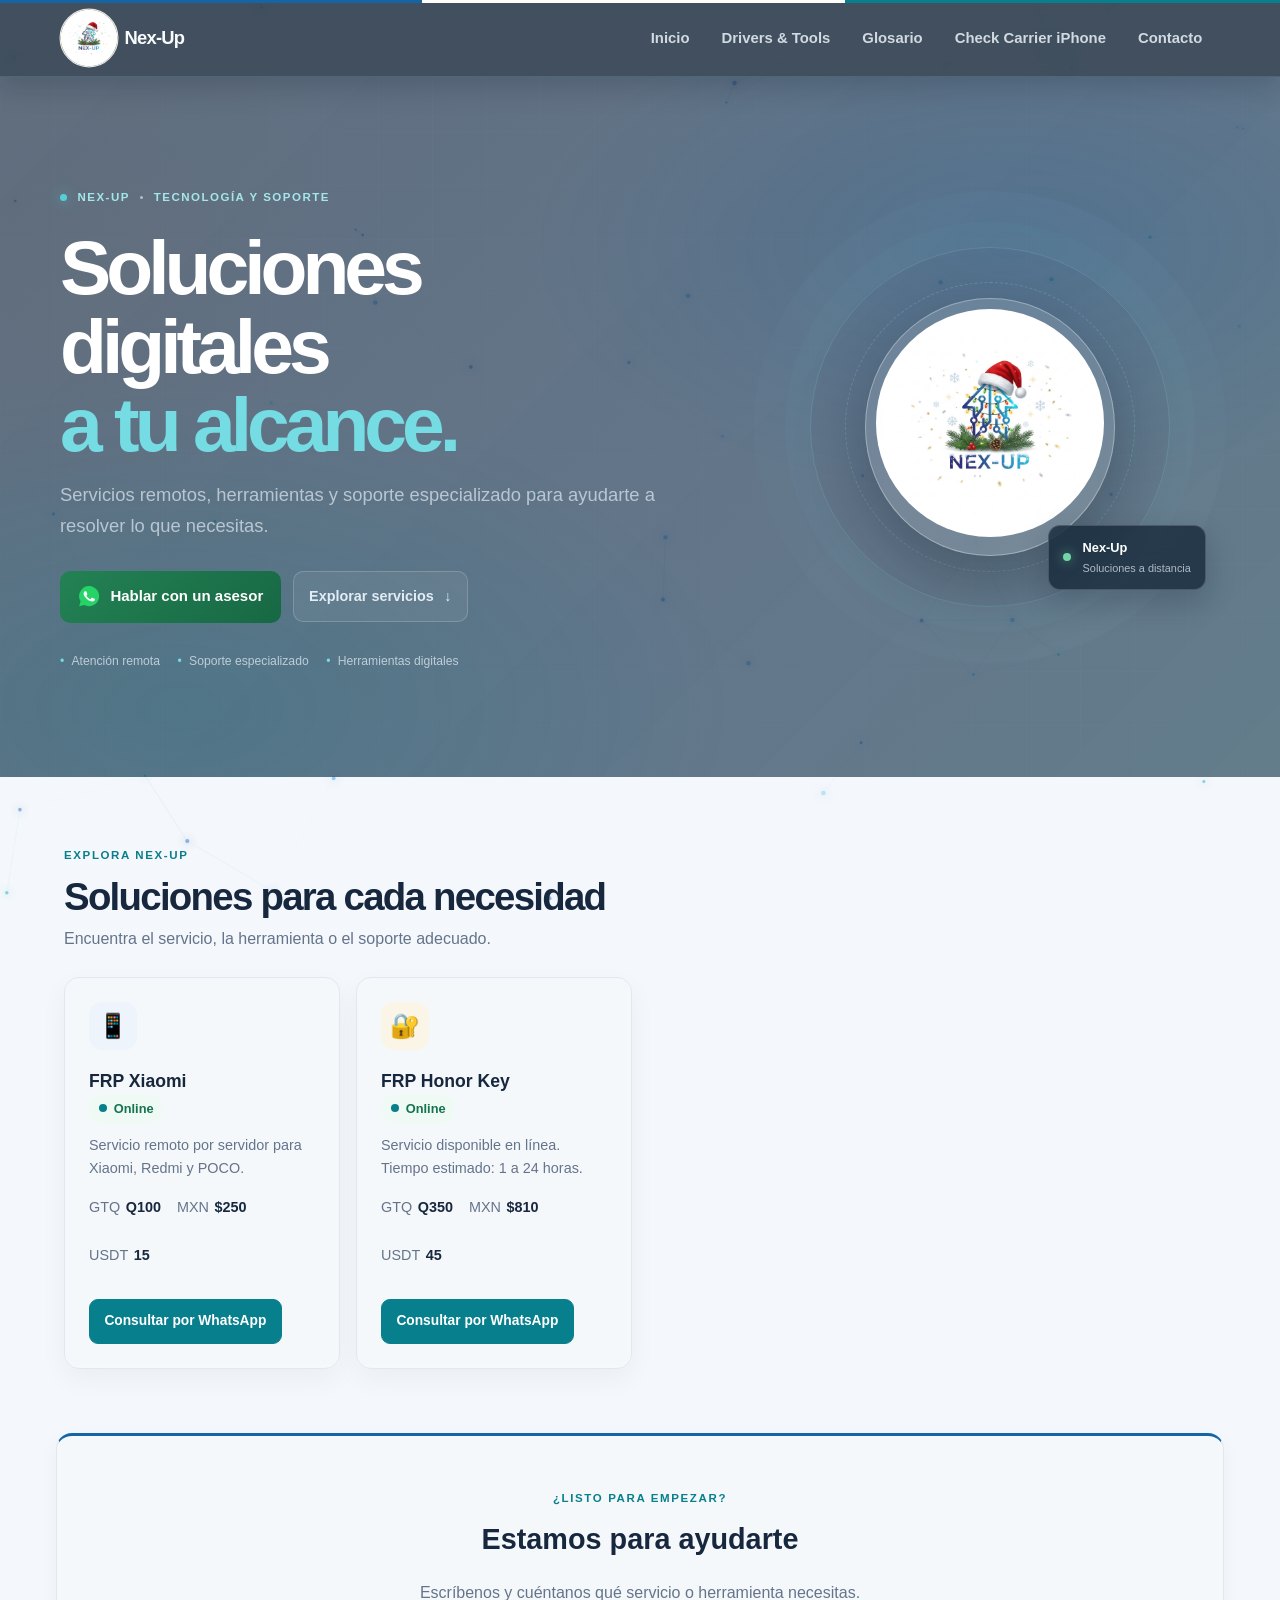
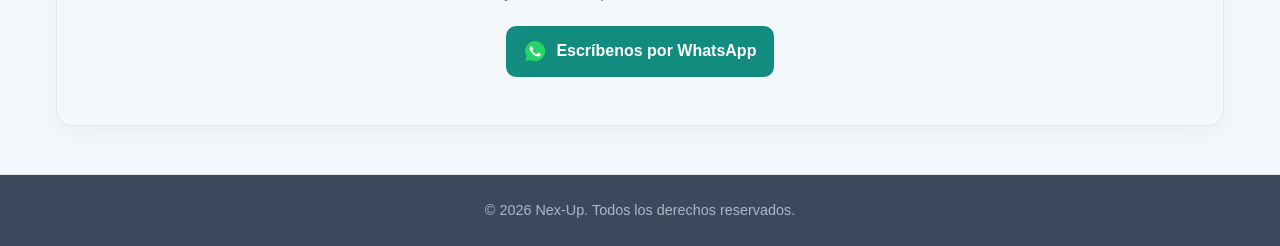
==== commit 9944be81: "VV3" ====
--- a/index.html
+++ b/index.html
@@ -24,6 +24,7 @@
                 <li><a href="drivers/">Drivers & Tools</a></li>
                 <li><a href="renta-tools/" data-page-link="rentalTools">Renta Tools</a></li>
                 <li><a href="glosario/">Glosario</a></li>
+                <li><a href="iphone-carrier/">Check Carrier iPhone</a></li>
                 <li><a href="#contacto">Contacto</a></li>
             </ul>
         </nav>
--- a/holiday.css
+++ b/holiday.css
@@ -9,7 +9,7 @@
     --glow-secondary: 0 8px 24px rgba(21, 101, 165, 0.14);
     --glow-accent: 0 8px 24px rgba(201, 154, 69, 0.14);
     --page: #f4f7fb;
-    --surface: #fffefa;
+    --surface: rgba(255, 254, 250, 0.12);
     --text: #192b42;
     --muted: #64748b;
     --line: #e2e8f0;
@@ -50,14 +50,44 @@
 }
 
 .main-glosario {
-    background: linear-gradient(135deg, rgba(20, 39, 62, 0.88), rgba(29, 56, 84, 0.86));
+    background: transparent;
 }
 
 header {
     border-bottom-color: var(--line);
     border-bottom-color: rgba(143, 226, 231, 0.16);
-    background: rgba(15, 32, 51, 0.9);
+    background: rgba(15, 32, 51, 0.78);
     box-shadow: 0 10px 28px rgba(5, 18, 35, 0.18);
+}
+
+footer {
+    background: rgba(23, 40, 62, 0.84);
+    backdrop-filter: blur(12px);
+}
+
+.feature-card,
+.contacto,
+.servicio-card,
+.drivers-section,
+.frp-section,
+.tool-card,
+.step,
+.modelo-item,
+.precio-item,
+.precios-frp .precio-card,
+.licencia-card,
+.modal-content {
+    backdrop-filter: blur(2px);
+}
+
+.tool-card,
+.step,
+.modelo-item {
+    background: rgba(255, 254, 250, 0.12);
+}
+
+.precio-item {
+    background: rgba(255, 254, 250, 0.12);
 }
 
 .logo-text {
@@ -129,7 +159,7 @@
 
 .nav-links a:hover,
 .nav-links a.active {
-    background: #eaf5f6;
+    background: rgba(105, 214, 223, 0.12);
 }
 
 .hero {
@@ -325,7 +355,7 @@
 
     .nav-links {
         border-bottom-color: rgba(143, 226, 231, 0.2);
-        background: rgba(15, 32, 51, 0.98);
+        background: rgba(15, 32, 51, 0.82);
         box-shadow: 0 16px 32px rgba(5, 18, 35, 0.24);
     }
 
--- a/home-premium.css
+++ b/home-premium.css
@@ -13,7 +13,7 @@
     background:
         radial-gradient(ellipse at 79% 24%, rgba(21, 101, 165, 0.2), transparent 34%),
         radial-gradient(ellipse at 14% 90%, rgba(8, 127, 140, 0.2), transparent 36%),
-        linear-gradient(135deg, rgba(20, 39, 62, 0.88), rgba(29, 56, 84, 0.85) 62%, rgba(24, 62, 80, 0.87));
+        linear-gradient(135deg, rgba(20, 39, 62, 0.66), rgba(29, 56, 84, 0.68) 62%, rgba(24, 62, 80, 0.66));
 }
 
 .home-hero::before {
@@ -274,7 +274,8 @@
     padding: 1.5rem;
     border: 1px solid var(--line);
     border-radius: 15px;
-    background: rgba(255, 255, 255, 0.94);
+    background: rgba(255, 254, 250, 0.12);
+    backdrop-filter: blur(2px);
     box-shadow: 0 10px 28px rgba(23, 40, 62, 0.045);
     text-align: left;
 }
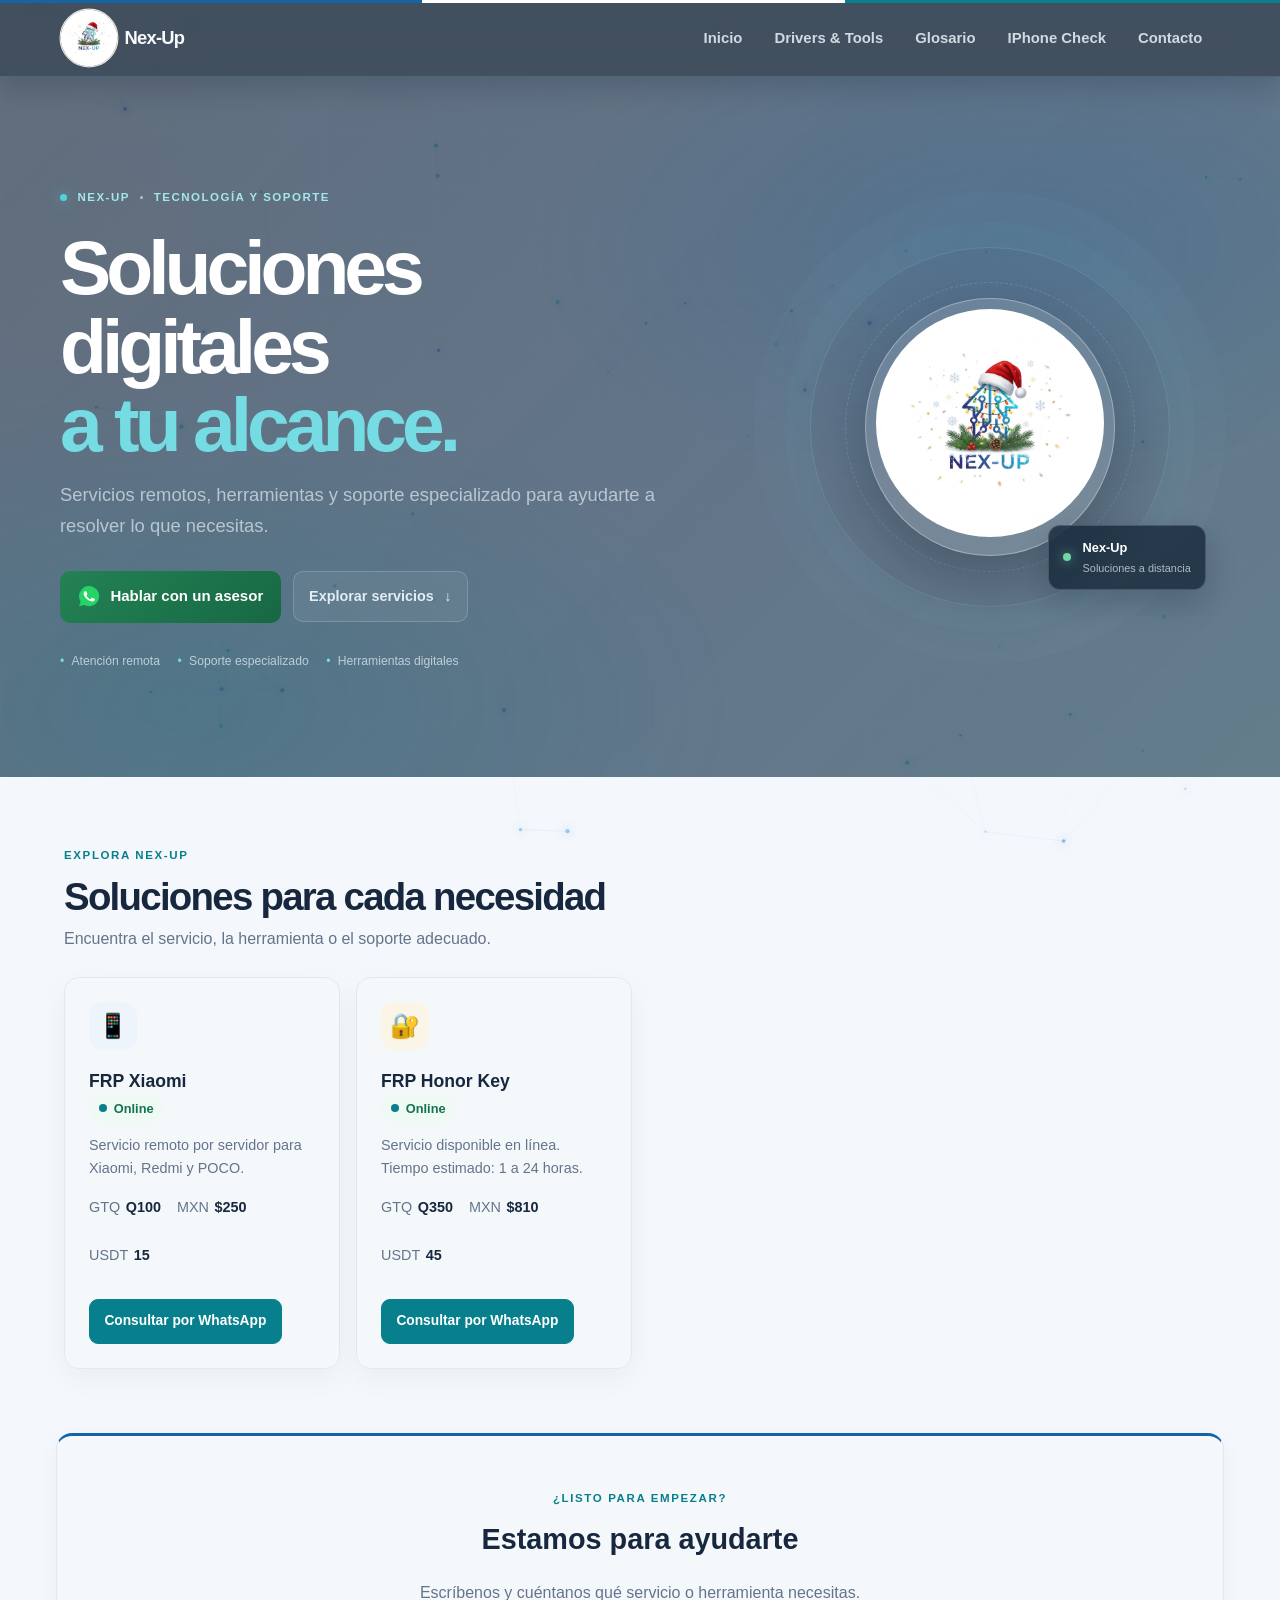
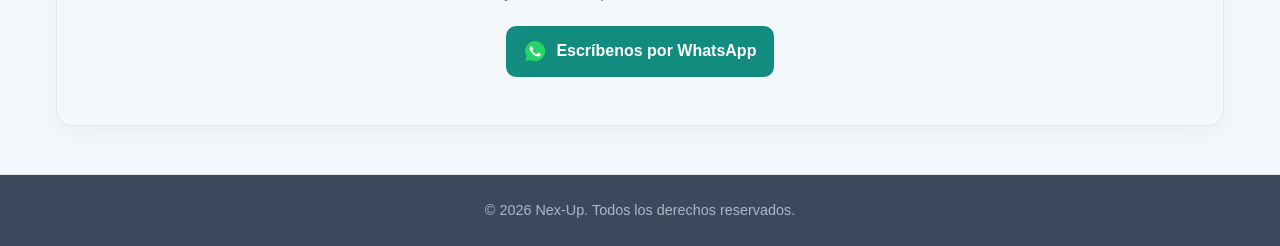
==== commit 7e48502b: "BETA1" ====
--- a/index.html
+++ b/index.html
@@ -24,7 +24,7 @@
                 <li><a href="drivers/">Drivers & Tools</a></li>
                 <li><a href="renta-tools/" data-page-link="rentalTools">Renta Tools</a></li>
                 <li><a href="glosario/">Glosario</a></li>
-                <li><a href="iphone-carrier/">Check Carrier iPhone</a></li>
+                <li><a href="iphone-carrier/">IPhone Check</a></li>
                 <li><a href="#contacto">Contacto</a></li>
             </ul>
         </nav>
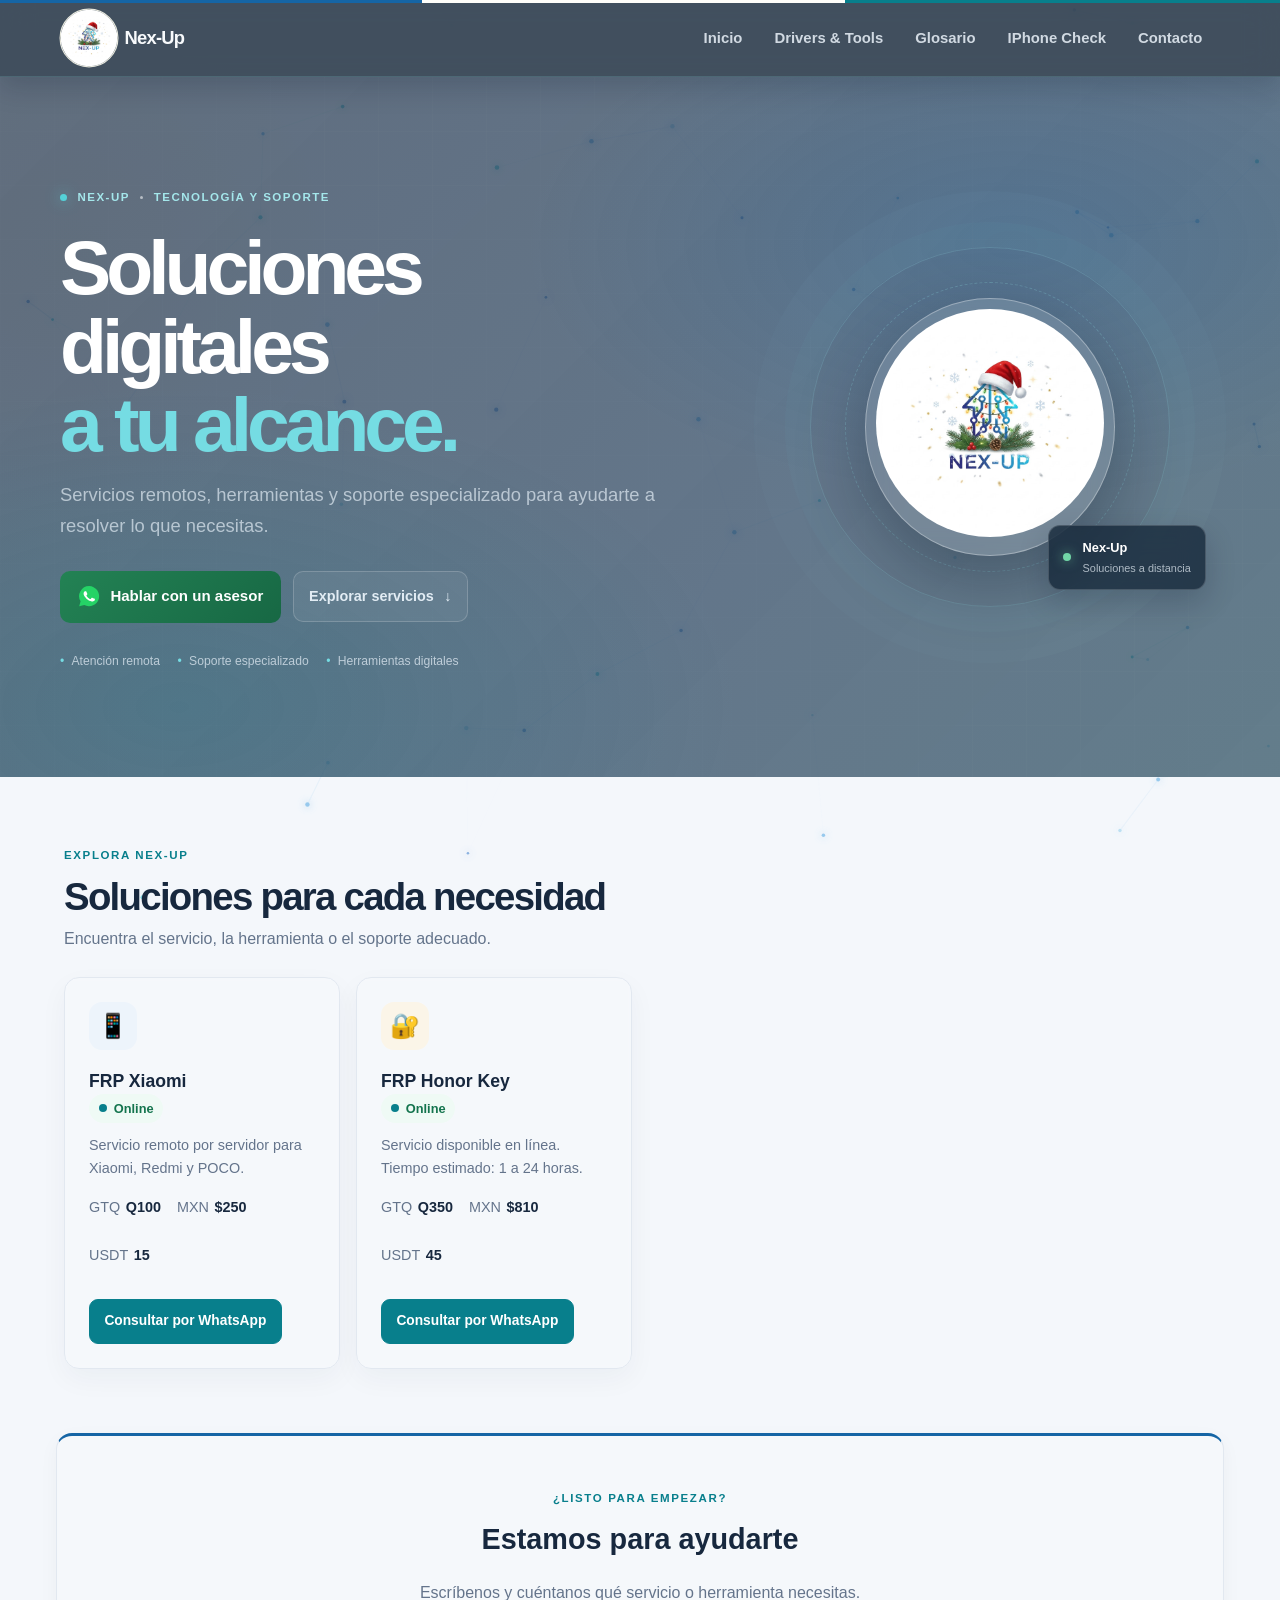
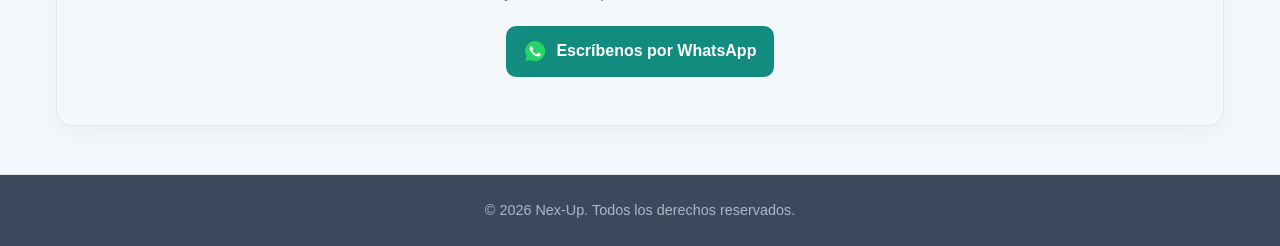
==== commit 57cc0101: "BETA6" ====
--- a/index.html
+++ b/index.html
@@ -5,6 +5,20 @@
     <meta name="viewport" content="width=device-width, initial-scale=1.0">
     <title>Nex-Up | Servicios Remotos</title>
     <meta name="description" content="Precios de servicios remotos profesionales">
+    <link rel="icon" href="/images/logo-navidad.jpg" type="image/jpeg">
+    <link rel="canonical" href="https://nex-up.online/">
+    <meta property="og:type" content="website">
+    <meta property="og:site_name" content="Nex-Up">
+    <meta property="og:title" content="Nex-Up | Servicios Remotos">
+    <meta property="og:description" content="Precios de servicios remotos profesionales">
+    <meta property="og:url" content="https://nex-up.online/">
+    <meta property="og:image" content="https://nex-up.online/images/logo-navidad.jpg">
+    <meta property="og:image:alt" content="Logo de Nex-Up">
+    <meta name="twitter:card" content="summary_large_image">
+    <meta name="twitter:title" content="Nex-Up | Servicios Remotos">
+    <meta name="twitter:description" content="Precios de servicios remotos profesionales">
+    <meta name="twitter:image" content="https://nex-up.online/images/logo-navidad.jpg">
+    <meta name="twitter:image:alt" content="Logo de Nex-Up">
     <link rel="stylesheet" href="styles.css">
     <link rel="stylesheet" href="professional.css">
     <link rel="stylesheet" href="holiday.css">
